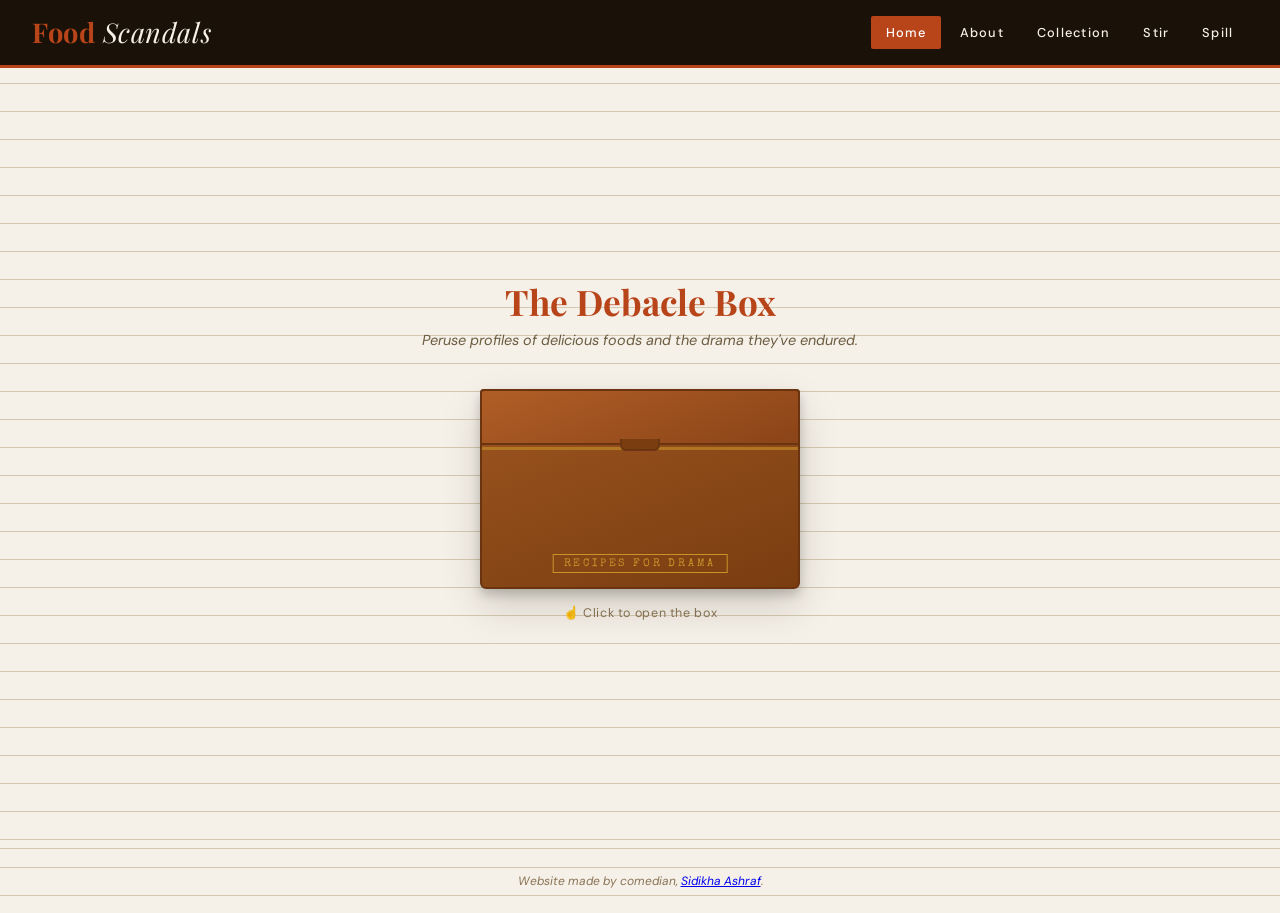
==== index.html @ 35751502 "first commit" ====
<!doctype html>
<html>
	<head>
		<meta charset="utf-8">
		<meta name="viewport" content="width=device-width, initial-scale=1.0">
		<title>Food Scandals</title>
		<!--<link rel="stylesheet" href="css/simple.css"> -->
		<link rel="preconnect" href="https://fonts.googleapis.com">
  		<link rel="preconnect" href="https://fonts.gstatic.com" crossorigin>
  		<link href="https://fonts.googleapis.com/css2?family=Playfair+Display:ital,wght@0,700;1,400&family=DM+Sans:wght@400;500&family=Special+Elite&display=swap" rel="stylesheet">
  		<link rel="stylesheet" href="simple.css">
	</head>

	<body>
		<!--Header-->
		<header>
			<!--need nav menu here-->
			<h1><span>Food</span> Scandals</h1>
			<nav>
				<a href="index.html" aria-current="page">Home</a>
				<a href="about.html">About</a>
                <a href="collection.html">Collection</a>
                <a href="stir.html">Stir</a>
				<a href="spill.html">Spill</a>
			</nav>
		</header>
		
		<main>
			<div class="home-intro">
				<h2>The Debacle Box</h2>
				<p> Peruse profiles of delicious foods and the drama they've endured. </p>
			</div>
			<!---RECIPE BOX DIV-->
			<div
				class="box-scene"
				id="boxScene"
				role="button"
				tabindex="0"
				aria-label="Open the debacle box"
				title="Click to open"
				onclick="toggleBox()"
				onkeydown="if(event.key==='Enter'||event.key===' ')toggleBox"
			>
				<div class="recipe-box" id="recipeBox">
        			<div class="box-body">
         				<!-- <div class="box-tabs">
            				<div class="box-tab">A–E</div>
            				<div class="box-tab">F–N</div>
            				<div class="box-tab">O–Z</div>
         				 </div> -->
        			</div>
        			<div class="box-lid"></div>
				</div>
      		</div>
    		<p class="box-hint" id="boxHint">☝ Click to open the box</p>

            <!--CARD TRAY (shown after box opens)-->
    		<div class="card-tray-wrapper" id="cardTray">
     			<p class="tray-label">16 foods · alphabetical order · click a card to read</p>

      			<div class="card-tray" id="trayScroll" role="list">
        		<!-- Cards injected by JS -->
      			</div>

     			<div class="tray-nav" aria-label="Scroll cards">
       				<button class="tray-arrow" onclick="scrollTray(-1)" aria-label="Scroll left">←</button>
        			<button class="tray-arrow" onclick="scrollTray(1)"  aria-label="Scroll right">→</button>
      			</div>
    		</div> 

            <!-- ─── EXPANDED CARD OVERLAY ─── -->
 			<div class="card-overlay" id="cardOverlay" role="dialog" aria-modal="true" aria-labelledby="expandedTitle">
   				<div class="card-expanded" id="cardExpanded">
      				<div class="expanded-header">
        				<span class="expanded-label">Food Scandals · Debacle File</span>
        				<button class="close-btn" onclick="closeCard()" aria-label="Close card">✕</button>
      					</div>
      					<div class="expanded-body" id="expandedBody">
        		<!--filled by JS -->
       					</div>
    				</div>  
  				</div>
			</main>

		<!-- ─── FOOTER ─── -->
		<footer>
			<p>Website made by comedian, <a href="about.html">Sidikha Ashraf</a>.</p>
		</footer>

<!--interactivity through Javascript-->
<script>
//starting with data for food cards
	const foods = [
        {name: "Apple",
        category: ["Culture"],
        desc: "The original food scandal in abrahamic faiths is that time someone ate an apple.",
        scandals: [
          {
            linkText: "Someone ate an apple and therefore we are all aware of the human capability to sin.",
            linkUrl: "https://en.wikipedia.org/wiki/Adam_and_Eve"
          },]},
        {name: "Banana",
        category: ["Colonialism, Imperialism, Capitalism, Empire"],
        desc: "x",
        scandals: [
          {
            linkText: "x.",
            linkUrl: "example.com"
          },]},
        {name: "Basmati Rice",
        category: ["Lawsuit", "Regional Debates"],
        desc: "Was New York Cheesecake invented in Florida? A cast of characters debate in court.",
        scandals: [
          {
            linkText: "Enjoy this hilarious, lengthy lawsuit over cheesecake.",
            linkUrl: "https://www.nytimes.com/2006/05/09/nyregion/09juniors.html?_r=1&pagewanted=1&n=Top/Reference/Times%20Topics/Subjects/C/Cheesecake?ref=cheesecake"
          },]},
        {name: "Cheesecake",
        category: ["Lawsuit", "Regional Debates"],
        desc: "Was New York Cheesecake invented in Florida? A cast of characters debate in court.",
        scandals: [
          {
            linkText: "Enjoy this hilarious, lengthy lawsuit over cheesecake.",
            linkUrl: "https://www.nytimes.com/2006/05/09/nyregion/09juniors.html?_r=1&pagewanted=1&n=Top/Reference/Times%20Topics/Subjects/C/Cheesecake?ref=cheesecake"
          },]},
        {name: "Chowder",
	  	category: "Pop Culture",
		desc: "Titanic Levels of Indigestion",
		scandals: [
          {
            linkText: "Somebody spiked the chowder on the titanic set with pcp.",
            linkUrl: "https://www.theguardian.com/lifeandstyle/2024/apr/16/the-titanic-drug-poisoning-is-one-of-the-greatest-mysteries-in-film-history-about-to-be-solved"
          },	
		]},
	    {name: "Congee",
	  	category: "Lawsuit, Regional Debates, White Nonsense",
		desc: "x",
		scandals: [
          {
            linkText: "Some White lady claimed she modernized congee for the western pallate.",
            linkUrl: "https://www.nbcnews.com/news/asian-america/white-woman-making-improved-congee-apologizes-continues-sales-n1274718"
          },	
		]},
        {name: "Cookie",
	  	category: "Children's books",
		desc: "Someone gave this mouse a cookie and, simply, chaos ensued. Who fed that mouse? I'd like to speak with them.",
		scandals: [
          {
            linkText: "wiki about the book where the mouse eats a cookie.",
            linkUrl: "https://en.wikipedia.org/wiki/If_You_Give_a_Mouse_a_Cookie"
          },	
		]},
        {name: "Curry leaves",
	  	category: "Colonialism, Imperialism, Capitalism, Empire",
		desc: "x.",
		scandals: [
          {
            linkText: "Scholarly research paper that includes info on the racialization of curry leaves.",
            linkUrl: "https://escholarship.org/uc/item/7hr5p0fj"
          },	
		]},
        {name: "Milk",
	  	category: "Spills; Children's Books",
		desc: "x.",
		scandals: [
          {
            linkText: "Don't cry over spilled milk they say, which makes me wonder how many kids actually cry about spilled milk in a year? That would be a data visualization only I asked for and will never get.",
            linkUrl: "https://en.wikipedia.org/wiki/It_Looked_Like_Spilt_Milk"
          },	
		]},
        {name: "Milkshake",
	  	category: "Pop Culture",
		desc: "Apparently this girl's milkshake brings all the boys to the yard and they're saying her milkshake is better than yours. Also, unrelated, remember when that Shake Shack manager sued cops who claimed he tainted a milkshake?",
		scandals: [
          {
            linkText: "Did you hear about this girl's milkshakes?",
            linkUrl: "https://youtu.be/pGL2rytTraA?si=IuaoA7XlwFd0CGP6"
          },
          {
            linkText: "Shake Shack manager sues cops over milkshake accusations.",
            linkUrl: "https://www.grubstreet.com/2021/06/shake-shack-manager-sues-cops-over-tainted-milkshake-claims.html"
          },	
		]},
        {name: "Mollasses",
	  	category: "Spills",
		desc: "A lot of people died because of this Massachusetts flood. RIP.",
		scandals: [
          {
            linkText: "Boston takes the tragedy of the Mollases flood seriously, as they should.",
            linkUrl: "https://en.wikipedia.org/wiki/Great_Molasses_Flood"
          },	
		]},
        {name: "Mustard Oil",
	  	category: "Colonialism, Imperialism, Capitalism, Empire",
		desc: "x.",
		scandals: [
          {
            linkText: "Scholarly article that includes info on the racialization of mustard oil.",
            linkUrl: "https://escholarship.org/uc/item/7hr5p0fj"
          },	
		]},
        {name: "Pizza",
	  	category: "Pop Culture",
		desc: "Remember when Youtuber Shane Dawson released a docuvideo on Chuck E. Cheese. I do because I watched it as a teenager. I thought it would be funny but it wasn't so I'm not gonna link it, but for those of you who don't know, there was once upon a time, suspicion around the uneven slices of pizza at Chuck E. Cheese.",
		scandals: [
          {
            linkText: "Theories around Chuck E Cheese's suspiciously uneven mismatched slices",
            linkUrl: "https://www.reddit.com/r/conspiracytheories/comments/apo5rg/the_chuck_e_cheese_conspiracy/"
          },	
		]},
        {name: "Salsa",
	  	category: "Lawsuit",
		desc: "Relax. Your tongue isn't actually burning.",
		scandals: [
          {
            linkText: "IBS is not a crime,, yet this white guy tried to sue Los Tacos No 1 for not putting a spicy warning.",
            linkUrl: "https://www.theguardian.com/us-news/2026/mar/16/judge-dismisses-lawsuit-new-york-taqueria-sauce"
          },	
		]},
        {name: "Subway Sandwich",
	  	category: "Lawsuit",
		desc: "x.",
		scandals: [
          {
            linkText: "x.",
            linkUrl: "https://www.theguardian.com/us-news/2026/mar/16/judge-dismisses-lawsuit-new-york-taqueria-sauce"
          },	
		]},
        {name: "Subway Tuna",
	  	category: "Lawsuit",
		desc: "x.",
		scandals: [
          {
            linkText: "x.",
            linkUrl: "https://www.nbcnews.com/news/us-news/lawsuit-claims-subway-s-tuna-sandwiches-contain-no-tuna-n1256181"
          },	
		]},
        {name: "Tomatoes",
	  	category: "Spills",
		desc: "Saucy highway alert.",
		scandals: [
          {
            linkText: "Not a murder scene, just a highway full of crushed tomatos that fell out of a truck.",
            linkUrl: "https://www.nytimes.com/2022/08/29/us/tomato-truck-crash-california.html"
          },	
		]},
        {name: "Tumeric",
	  	category: "Colonialism, Imperialism, Capitalism, Empire",
		desc: "Kansas researchers try to patent tumeric. Not so fast. Hold that colonizer energy.",
		scandals: [
          {
            linkText: "Scholarly article that mentions the time a bunch of researchers in Kansas tried to patent tumeric, like as if a culture hadn't been using that for thousands of years already.",
            linkUrl: "https://escholarship.org/uc/item/7hr5p0fj"
          },	
		]},
]
//
    // ── RENDER CARDS ──────────────────────────────────────
    const tray = document.getElementById('trayScroll');

    foods.forEach((food, i) => {
      const card = document.createElement('div');
      card.className = 'index-card';
      card.setAttribute('role', 'listitem');
      card.setAttribute('tabindex', '0');
      card.setAttribute('aria-label', `${food.name} — click to read`);
      card.innerHTML = `
        <div class="card-header">Food Scandals &nbsp;·&nbsp; Card ${String(i+1).padStart(2,'0')}</div>
        <div class="card-title">${food.name}</div>
        <div class="card-subtitle">${food.category}</div>
        <div class="card-tap-hint">tap to read ↗</div>
      `;
      card.addEventListener('click', () => openCard(i));
      card.addEventListener('keydown', e => { if(e.key==='Enter'||e.key===' ') openCard(i); });
      tray.appendChild(card);
    });

    // ── BOX TOGGLE ────────────────────────────────────────
    function toggleBox() {
      const scene = document.getElementById('boxScene');
      const trayWrapper = document.getElementById('cardTray');
      const isOpen = scene.classList.toggle('open');
      trayWrapper.classList.toggle('visible', isOpen);
      scene.setAttribute('aria-label', isOpen ? 'Close the recipe box' : 'Open the recipe box');
      document.getElementById('boxHint').textContent = isOpen ? '☝ Click to close the box' : '☝ Click to open the box';
    }

    // ── TRAY ARROWS ───────────────────────────────────────
    function scrollTray(dir) {
      const t = document.getElementById('trayScroll');
      t.scrollBy({ left: dir * 290, behavior: 'smooth' });
    }

    // ── OPEN / CLOSE CARD ─────────────────────────────────
    function openCard(i) {
      const food = foods[i];
      const body = document.getElementById('expandedBody');

      const scandalsHtml = food.scandals.map(s => `
        <div class="scandal-item">
          <p>${s.text}</p>
          <a href="${s.linkUrl}" target="_blank" rel="noopener noreferrer">${s.linkText}</a>
        </div>
      `).join('');

      body.innerHTML = `
        <div class="expanded-title" id="expandedTitle">${food.name}</div>
        <p class="expanded-desc">${food.desc}</p>
        <div class="expanded-scandals-label">☞ The Debacles</div>
        ${scandalsHtml}
      `;

      const overlay = document.getElementById('cardOverlay');
      overlay.classList.add('active');
      overlay.querySelector('.close-btn').focus();
    }

    function closeCard() {
      document.getElementById('cardOverlay').classList.remove('active');
    }

    // Close overlay on backdrop click
    document.getElementById('cardOverlay').addEventListener('click', function(e) {
      if (e.target === this) closeCard();
    });

    // Close on Escape
    document.addEventListener('keydown', e => {
      if (e.key === 'Escape') closeCard();
    });
	</script>
</body>
</html>
---- simple.css ----
/* ─── TOKENS ─────────────────────────────────────────── */
:root {
  --cream:   #f5f0e8;
  --paper:   #faf7f2;
  --card:    #fffef9;
  --ink:     #1a1208;
  --rust:    #b8441a;
  --gold:    #c9932a;
  --sage:    #5a7a5c;
  --line:    #d4c9b0;
  --shadow:  rgba(26,18,8,0.15);
  --box-w:   320px;
  --box-h:   200px;
  /*320px x 200px is the total width and height of the recipe box*/
  --card-w:  260px;
  --card-h:  160px;
/*260px x 160 px is the width and height of each index card, remember to call this variable in the about profile index card as well/
/*making the box and card widths and heights variables will help for responsiveness*/
/*global variables vs page specific variables, cud use sep css files but need import line in the top*/
}

/* ─── RESET / BASE ───────────────────────────────────── */
*, *::before, *::after { box-sizing: border-box; margin: 0; padding: 0; } /*this is the universal reset so you can decide your own spacing*/

body {
  font-family: 'DM Sans', sans-serif; /*DM sans becomes default font, and sans-serif as the fallback font*/
  background: var(--cream);
  color: var(--ink); /*text will be in this black ink over that cream background*/
  min-height: 100vh;/*ensures the page will take up 100% of the user's viewport/screen height + main body background looks like lined paper from a cream colored legal pad. background-image up next gives that subtle lined-paper look*/
  background-image:
    repeating-linear-gradient(
      transparent,
      transparent 27px, /*transparent->transparent is the band or space between the two lines*/
      var(--line) 27px,
      var(--line) 28px /*now a light 1px line is drawn every 27 pixels*/
    );
}

/* ─── HEADER / NAV ───────────────────────────────────── */
header {
  background: var(--ink);
  padding: 0 2rem;
  display: flex;
  align-items: center;
  justify-content: space-between;
  gap: 1rem;
  position: sticky;
  top: 0;
  z-index: 100;
  border-bottom: 3px solid var(--rust);
}

header h1 {
  font-family: 'Playfair Display', serif;
  font-style: italic;
  font-weight: 400;
  font-size: clamp(1.2rem, 3vw, 1.7rem);
  color: var(--cream);
  letter-spacing: 0.02em;
  padding: 0.9rem 0;
  white-space: nowrap; /*so food scandals title is always one line*/
}

header h1 span {
  color: var(--rust);
  font-style: normal;
  font-weight: 700; /*header h1 refers only to the header title "Food Scandals"*/
}

nav {
  display: flex;
  gap: 0.25rem; /*this nav part is a flex box with style rules applying only to the menu (home, about, spill)*/
}

nav a {
  font-family: 'DM Sans', sans-serif;
  font-size: 0.8rem;
  font-weight: 500;
  /*text-transform: uppercase; decided to take this out because i read that all caps for aesthetics isn't helpful for screenreader users*/
  letter-spacing: 0.1em;
  color: var(--cream);
  text-decoration: none;
  padding: 0.5rem 0.9rem;
  border-radius: 2px;
  transition: background 0.2s, color 0.2s;
}

    /*HOVER ON MENU TAB COLOR CHANGE*/
nav a:hover, nav a[aria-current="page"] {
  background: var(--rust);
  color: #fff;
  /*so when you hover on a menu option it gets highlighted in rusty leather color, while font still white*/
}

/* ─── MAIN ───────────────────────────────────────────── */
main { /*this is where everything between the header and footer goes*/
  display: flex;
  flex-direction: column;
  align-items: center;
  justify-content: center;
  min-height: calc(100vh - 120px);
  padding: 3rem 1rem 4rem; 
}
/*.home-intro is just for the title and subtitle on the home page*/
.home-intro {
  text-align: center;
  margin-bottom: 2.5rem;
}

.home-intro h2 {
  font-family: 'Playfair Display', serif;
  font-size: clamp(1.4rem, 4vw, 2.2rem);
  color: var(--rust);
  margin-bottom: 0.4rem;
}

.home-intro p {
  font-size: 0.9rem;
  color: #6b5c40;
  font-style: italic;
}

/* ─── RECIPE BOX ─────────────────────────────────────── */ /*i did use Claude to help me with box sizing*/
.box-scene {
  perspective: 900px;
  cursor: pointer;
  width: var(--box-w);
  position: relative;
}
/* .box is my class referring to the recipe box*/

.box-scene:focus { outline: 3px solid var(--gold); outline-offset: 6px; }

/* CLICK TO OPEN THE BOX */
.box-hint {
  text-align: center;
  margin-top: 1rem;
  font-size: 0.78rem;
  color: #8a7355;
  letter-spacing: 0.05em;
  transition: opacity 0.3s;
}

/*rule for when box opens, "click to open the box" goes away*/
.box-scene.open + .box-hint { opacity: 0; pointer-events: none; }

/* the 3-D box */
.recipe-box {
  width: var(--box-w);
  height: var(--box-h);
  position: relative;
  transform-style: preserve-3d;
  transition: transform 0.55s cubic-bezier(.4,0,.2,1);
}

/* lid + body faces */
.box-body, .box-lid, .box-front, .box-left, .box-right {
  position: absolute;
  background: #8b4a1a;
  border: 2px solid #6b3410;
}

/* bottom/base */
.box-body {
  width: var(--box-w);
  height: var(--box-h);
  top: 0; left: 0;
  background: linear-gradient(160deg, #9c5520 0%, #7a3d10 100%); /*gradient coloring to box lightbrown up top to darker brown to give it 3d look like light is hitting the top*/
  border-radius: 4px 4px 6px 6px; /*to round the corners of the box, bottom corners heavier rounding for added weight to the box*/
  box-shadow: 0 18px 40px var(--shadow), 0 6px 12px rgba(0,0,0,.2);
}

/* decorative label on front face */
.box-body::after {
  content: "RECIPES FOR DRAMA";
  position: absolute;
  bottom: 14px;
  left: 50%;
  transform: translateX(-50%);
  font-family: 'Special Elite', cursive;
  font-size: 0.7rem;
  letter-spacing: 0.25em;
  color: var(--gold);
  border: 1px solid var(--gold);
  padding: 3px 10px;
  white-space: nowrap;
}

/* lid */
.box-lid {
  width: var(--box-w);
  height: 56px;
  top: 0; left: 0;
  background: linear-gradient(160deg, #b05e26 0%, #8b4418 100%);
  border-radius: 4px 4px 0 0;
  transform-origin: top center;
  transform: rotateX(0deg);
  transition: transform 0.55s cubic-bezier(.4,0,.2,1);
  z-index: 2;
}

/* finger pull on lid */
.box-lid::after {
  content: "";
  position: absolute;
  bottom: -8px;
  left: 50%;
  transform: translateX(-50%);
  width: 40px;
  height: 12px;
  background: #7a3d10;
  border-radius: 0 0 6px 6px;
  border: 2px solid #6b3410;
  border-top: none;
}

/* open state: lid swings back */
.box-scene.open .box-lid {
  transform: rotateX(-130deg);
}

/* decorative stripe on box body */
.box-body::before {
  content: "";
  position: absolute;
  top: 56px;
  left: 0; right: 0;
  height: 3px;
  background: var(--gold);
  opacity: 0.6;
}

/* tab dividers visible inside open box */
/* .box-tabs {
  position: absolute;
  top: 56px;
  left: 16px;
  right: 16px;
  display: flex;
  gap: 6px;
  opacity: 0;
  transition: opacity 0.3s 0.3s;
  pointer-events: none;
}  */
/*maybe give the tabs diff colors in next iteration*/

/* .box-scene.open .box-tabs {
  opacity: 1;
}

.box-tab {
  flex: 1;
  height: 24px;
  background: var(--card);
  border: 1px solid var(--line);
  border-bottom: none;
  border-radius: 3px 3px 0 0;
  font-family: 'Special Elite', cursive;
  font-size: 0.55rem;
  color: var(--rust);
  display: flex;
  align-items: center;
  justify-content: center;
  letter-spacing: 0.08em;
} */ 

/* ─── CARD TRAY ──────────────────────────────────────── */
.card-tray-wrapper {
  margin-top: 0.35rem;
  max-width: 900px;
  width: 100%;
  display: none;
  flex-direction: column;
  align-items: center;
  animation: trayIn 0.4s ease both;
}

@keyframes trayIn {
  from { opacity: 0; transform: translateY(20px); }
  to   { opacity: 1; transform: translateY(0); }
}

.card-tray-wrapper.visible { display: flex; }

.tray-label {
  font-family: 'Special Elite', cursive;
  font-size: 0.75rem;
  letter-spacing: 0.2em;
  color: #8a7355;
  text-transform: uppercase;
  margin-bottom: 1rem;
}

.card-tray {
  display: flex;
  gap: 14px;
  overflow-x: auto;
  padding: 1rem 1.5rem 1.5rem;
  scroll-snap-type: x mandatory;
  -webkit-overflow-scrolling: touch;
  scrollbar-color: var(--rust) var(--line);
  scrollbar-width: thin;
  width: 100%;
  max-width: 860px;
  background: rgba(255,255,255,0.4);
  border: 1px solid var(--line);
  border-radius: 6px;
  box-shadow: inset 0 2px 8px var(--shadow);
  position: relative;
}

.card-tray::-webkit-scrollbar { height: 6px; }
.card-tray::-webkit-scrollbar-track { background: var(--line); border-radius: 3px; }
.card-tray::-webkit-scrollbar-thumb { background: var(--rust); border-radius: 3px; }

/* arrow nav */
.tray-nav {
  display: flex;
  gap: 0.5rem;
  margin-top: 0.75rem;
}

.tray-arrow {
  background: var(--ink);
  color: var(--cream);
  border: none;
  border-radius: 50%;
  width: 32px; height: 32px;
  font-size: 1rem;
  cursor: pointer;
  display: flex; align-items: center; justify-content: center;
  transition: background 0.2s;
}

.tray-arrow:hover { background: var(--rust); }

/* ─── INDEX CARDS ────────────────────────────────────── */
.index-card {
  flex: 0 0 var(--card-w);
  height: var(--card-h);
  background: var(--card);
  border: 1px solid var(--line);
  border-radius: 3px;
  scroll-snap-align: start;
  cursor: pointer;
  position: relative;
  transition: transform 0.2s, box-shadow 0.2s;
  box-shadow: 2px 3px 8px var(--shadow);
  display: flex;
  flex-direction: column;
  padding: 0;
  overflow: hidden;
}

.index-card:hover {
  transform: translateY(-4px) rotate(-0.5deg);
  box-shadow: 4px 8px 18px var(--shadow);
}

/* ruled lines on card */
.index-card::before {
  content: "";
  position: absolute;
  inset: 0;
  background-image: repeating-linear-gradient(
    transparent, transparent 19px, #e8e0d0 19px, #e8e0d0 20px
  );
  pointer-events: none;
}

/* red margin line */
.index-card::after {
  content: "";
  position: absolute;
  top: 0; bottom: 0;
  left: 36px;
  width: 1px;
  background: #e08080;
  opacity: 0.5;
  pointer-events: none;
}

.card-header {
  background: var(--rust);
  color: #fff;
  font-family: 'Special Elite', cursive;
  font-size: 0.62rem;
  letter-spacing: 0.18em;
  padding: 4px 10px;
  text-transform: uppercase;
  position: relative;
  z-index: 1;
}

.card-title {
  font-family: 'Playfair Display', serif;
  font-size: 1.1rem;
  font-weight: 700;
  color: var(--ink);
  padding: 10px 14px 4px 44px;
  position: relative;
  z-index: 1;
  line-height: 1.2;
}

.card-subtitle {
  font-size: 0.68rem;
  color: #7a6a50;
  padding: 0 14px 0 44px;
  position: relative;
  z-index: 1;
  font-style: italic;
}

.card-tap-hint {
  position: absolute;
  bottom: 8px;
  right: 10px;
  font-size: 0.6rem;
  color: #aaa;
  font-style: italic;
  z-index: 1;
}

/* ─── EXPANDED CARD (MODAL) ──────────────────────────── */
.card-overlay {
  position: fixed;
  inset: 0;
  background: rgba(26,18,8,0.6);
  z-index: 200;
  display: none;
  align-items: center;
  justify-content: center;
  padding: 1rem;
  backdrop-filter: blur(2px);
}

.card-overlay.active {
  display: flex;
  animation: overlayIn 0.25s ease both;
}

@keyframes overlayIn {
  from { opacity: 0; }
  to   { opacity: 1; }
}

.card-expanded {
  background: var(--card);
  border: 1px solid var(--line);
  border-radius: 4px;
  max-width: 560px;
  width: 100%;
  max-height: 85vh;
  overflow-y: auto;
  position: relative;
  box-shadow: 0 24px 60px rgba(0,0,0,0.35);
  animation: cardPop 0.3s cubic-bezier(.34,1.56,.64,1) both;
  /* lined paper */
  background-image:
    repeating-linear-gradient(
      transparent, transparent 27px, #e8e0d0 27px, #e8e0d0 28px
    );
}

@keyframes cardPop {
  from { opacity: 0; transform: scale(0.85) translateY(20px); }
  to   { opacity: 1; transform: scale(1) translateY(0); }
}

/* red margin line in expanded */
.card-expanded::before {
  content: "";
  position: absolute;
  top: 0; bottom: 0;
  left: 56px;
  width: 1px;
  background: #e08080;
  opacity: 0.4;
  pointer-events: none;
}

.expanded-header {
  background: var(--rust);
  color: #fff;
  display: flex;
  align-items: center;
  justify-content: space-between;
  padding: 10px 14px 10px 20px;
  position: sticky;
  top: 0;
  z-index: 5;
}

.expanded-label {
  font-family: 'Special Elite', cursive;
  font-size: 0.65rem;
  letter-spacing: 0.2em;
  text-transform: uppercase;
  opacity: 0.85;
}

.close-btn {
  background: none;
  border: 1px solid rgba(255,255,255,0.5);
  color: #fff;
  border-radius: 50%;
  width: 28px; height: 28px;
  font-size: 0.9rem;
  cursor: pointer;
  display: flex; align-items: center; justify-content: center;
  transition: background 0.2s;
  line-height: 1;
}

.close-btn:hover { background: rgba(255,255,255,0.2); }

.expanded-body {
  padding: 1.2rem 1.4rem 1.6rem 4.2rem;
}

.expanded-title {
  font-family: 'Playfair Display', serif;
  font-size: 1.6rem;
  font-weight: 700;
  color: var(--ink);
  margin-bottom: 0.2rem;
  line-height: 1.2;
}

.expanded-desc {
  font-size: 0.85rem;
  color: #5a4a30;
  font-style: italic;
  margin-bottom: 1.2rem;
  padding-bottom: 0.8rem;
  border-bottom: 1px dashed var(--line);
}

.expanded-scandals-label {
  font-family: 'Special Elite', cursive;
  font-size: 0.7rem;
  letter-spacing: 0.15em;
  color: var(--rust);
  text-transform: uppercase;
  margin-bottom: 0.7rem;
}

.scandal-item {
  margin-bottom: 0.9rem;
  padding-bottom: 0.9rem;
  border-bottom: 1px solid var(--line);
}

.scandal-item:last-child {
  border-bottom: none;
  margin-bottom: 0;
}

.scandal-item p {
  font-size: 0.82rem;
  line-height: 1.55;
  color: var(--ink);
  margin-bottom: 0.3rem;
}

.scandal-item a {
  font-size: 0.75rem;
  color: var(--rust);
  text-decoration: none;
  display: inline-flex;
  align-items: center;
  gap: 4px;
  font-weight: 500;
}

.scandal-item a::before {
  content: "↗";
  font-size: 0.7rem;
}

.scandal-item a:hover { text-decoration: underline; }
/*carry this styling to the card on the about page and on the spill page for consistency*/

/* ─── FOOTER ─────────────────────────────────────────── */
footer {
  text-align: center;
  padding: 1.5rem;
  font-size: 0.75rem;
  color: #8a7355;
  font-style: italic;
  border-top: 1px solid var(--line);
}

/* ─── RESPONSIVE ─────────────────────────────────────── */
@media (max-width: 600px) {
  :root {
    --box-w: 260px;
    --box-h: 170px;
    --card-w: 220px;
    --card-h: 148px;
  }

  header {
    flex-direction: column;
    align-items: flex-start;
    padding: 0.6rem 1rem;
    gap: 0.4rem; /*reminder this is applicable to just the food scandals part of the header not the menu*/
  }

  nav { flex-wrap: wrap; } /*reminder this is for your menu*/

  .expanded-body { padding: 1rem 1rem 1.4rem 1.2rem; }
  .card-expanded::before { display: none; }
}
/* ─── ABOUT PAGE ─────────────────────────────────────── */
.about-intro {
	text-align: center;
	margin-bottom: 2.5rem;}

.about-intro h2 {
  	font-family: 'Playfair Display', serif;
  	font-size: clamp(1.4rem, 4vw, 2.2rem);
  	color: var(--rust);
  	margin-bottom: 0.4rem;}

.about-intro p {
  	font-size: 0.9rem;
  	color: #6b5c40;
  	font-style: italic;}

/* shared card style for both the project and bio cards */
.about-card {
  	background: var(--card);
  	border: 1px solid var(--line);
  	border-radius: 4px;
  	max-width: 580px;
  	width: 100%;
    padding: 2rem 2.2rem 2.4rem;
  	box-shadow: 4px 6px 20px var(--shadow);
  	position: relative;
  	margin-bottom: 2.5rem;
  	/* lined paper background */
  	background-image:
  	repeating-linear-gradient(
  	transparent,
  	transparent 27px,
  	#e8e0d0 27px,
  	#e8e0d0 28px
  	);}

  	/* red margin line */
.about-card::before {
	content: "";
	position: absolute;
	top: 0; bottom: 0;
	left: 52px;
	width: 1px;
	background: #e08080;
	opacity: 0.4;
	pointer-events: none;}

.about-card-header {
  	background: var(--rust);
  	color: #fff;
  	font-family: 'Special Elite', cursive;
  	font-size: 0.65rem;
  	letter-spacing: 0.2em;
  	text-transform: uppercase;
  	padding: 8px 14px;
  	margin: -2rem -2.2rem 1.6rem;
  	border-radius: 3px 3px 0 0;}

.about-card h2 {
  	font-family: 'Playfair Display', serif;
  	font-size: clamp(1.3rem, 3vw, 1.8rem);
  	font-weight: 700;
  	color: var(--ink);
  	margin-bottom: 1rem;
  	padding-left: 2.8rem;
  	position: relative;
  	z-index: 1;}

.about-card p {
  	font-family: 'DM Sans', sans-serif;
  	font-size: 0.85rem;
  	line-height: 1.75;
  	color: var(--ink);
  	margin-bottom: 1rem;
  	padding-left: 2.8rem;
  	position: relative;
  	z-index: 1;}

.about-card p:last-child {
  	margin-bottom: 0;}

.about-card a {
  	color: var(--rust);
  	text-decoration: none;
  	font-weight: 500;}

.about-card a:hover {
  	text-decoration: underline;}

/* ─── STIR PAGE ───────────────────────────────────────── */
.stir-intro {
    text-align: center;
    margin-bottom: 2rem;}

.stir-intro h2 {
    font-family: 'Playfair Display', serif;
    font-size: clamp(1.4rem, 4vw, 2.2rem);
    color: var(--rust);
    margin-bottom: 0.4rem;}

.stir-intro p {
    font-size: 0.9rem;
    color: #6b5c40;
    font-style: italic;}

/* pot wrapper — clickable */
.pot-scene {
    cursor: pointer;
    display: flex;
    flex-direction: column;
    align-items: center;
    gap: 0;
    user-select: none;
    -webkit-tap-highlight-color: transparent;
    position: relative;}

.pot-scene:focus { outline: 3px solid var(--gold); outline-offset: 8px; border-radius: 4px; }

/* SVG pot */
#pot-svg {
    width: min(320px, 85vw);
    height: auto;
    overflow: visible;
    display: block;}

/* spoon rotation animation */
@keyframes stir {
    0%   { transform: rotate(0deg);   }
    30%  { transform: rotate(-90deg); }
    70%  { transform: rotate(90deg);  }
    100% { transform: rotate(0deg);   }}

@keyframes bubble {
    0%, 100% { r: 3; opacity: 0.6; cy: 148; }
    50%       { r: 5; opacity: 1;   cy: 138; }}

@keyframes bubble2 {
    0%, 100% { r: 2; opacity: 0.4; cy: 152; }
    50%       { r: 4; opacity: 0.9; cy: 140; }}

#spoon-group {
    transform-origin: 160px 150px;
    transition: transform 0.1s;}

#spoon-group.stirring {
    animation: stir 1.1s cubic-bezier(0.4, 0, 0.2, 1);}

.bubble1 { animation: bubble 1.2s ease-in-out infinite; }
.bubble2 { animation: bubble2 0.9s ease-in-out infinite 0.3s; }
.bubble3 { animation: bubble 1.5s ease-in-out infinite 0.6s; }

/* scandal card that pops up */
.scandal-popup {
    position: relative;
    max-width: 480px;
    width: 100%;
    margin-top: 2rem;
    background: var(--card);
    border: 1px solid var(--line);
    border-radius: 4px;
    box-shadow: 4px 8px 24px var(--shadow);
    overflow: hidden;
    opacity: 0;
    transform: translateY(16px) scale(0.97);
    transition: opacity 0.35s ease, transform 0.35s ease;
    pointer-events: none;
    /* lined paper */
    background-image: repeating-linear-gradient(
    transparent, transparent 27px, #e8e0d0 27px, #e8e0d0 28px);}

/* red margin line */
.scandal-popup::before {
    content: "";
    position: absolute;
    top: 0; bottom: 0;
    left: 52px;
    width: 1px;
    background: #e08080;
    opacity: 0.4;
    pointer-events: none;}

.scandal-popup.visible {
    opacity: 1;
    transform: translateY(0) scale(1);
    pointer-events: auto;}

.popup-header {
    background: var(--rust);
    color: #fff;
    font-family: 'Special Elite', cursive;
    font-size: 0.62rem;
    letter-spacing: 0.18em;
    padding: 6px 12px;
    text-transform: uppercase;
    position: relative;
    z-index: 1;}

.popup-food {
    font-family: 'Playfair Display', serif;
    font-size: 1.2rem;
    font-weight: 700;
    color: var(--ink);
    padding: 10px 14px 2px 62px;
    position: relative;
    z-index: 1;
    line-height: 1.2;}

.popup-text {
    font-family: 'DM Sans', sans-serif;
    font-size: 0.82rem;
    line-height: 1.6;
    color: var(--ink);
    padding: 6px 14px 4px 62px;
    position: relative;
    z-index: 1;}

.popup-link {
    display: inline-flex;
    align-items: center;
    gap: 4px;
    font-size: 0.75rem;
    color: var(--rust);
    text-decoration: none;
    font-weight: 500;
    padding: 6px 14px 14px 62px;
    position: relative;
    z-index: 1;}

    .popup-link::before { content: "↗"; font-size: 0.7rem; }
    .popup-link:hover { text-decoration: underline; }

.stir-hint {
    font-family: 'Special Elite', cursive;
    font-size: 0.72rem;
    letter-spacing: 0.12em;
    color: #8a7355;
    text-align: center;
    margin-top: 1rem;}

.stir-count {
    font-family: 'Special Elite', cursive;
    font-size: 0.65rem;
    letter-spacing: 0.1em;
    color: #a89070;
    text-align: center;
    margin-top: 0.3rem;}

/* ─── SPILL PAGE ─────────────────────────────────────── */
.spill-intro {
  text-align: center;
  margin-bottom: 2.5rem;
}

.spill-intro h2 {
  font-family: 'Playfair Display', serif;
  font-size: clamp(1.4rem, 4vw, 2.2rem);
  color: var(--rust);
  margin-bottom: 0.4rem;
}

.spill-intro p {
  font-size: 0.9rem;
  color: #6b5c40;
  font-style: italic;
}

.contact-card {
  background: var(--card);
  border: 1px solid var(--line);
  border-radius: 4px;
  max-width: 520px;
  width: 100%;
  padding: 2rem 2.2rem 2.4rem;
  box-shadow: 4px 6px 20px var(--shadow);
  position: relative;
  /* lined paper background */
  background-image:
    repeating-linear-gradient(
      transparent,
      transparent 27px,
      #e8e0d0 27px,
      #e8e0d0 28px
    );
}

/* red margin line */
.contact-card::before {
  content: "";
  position: absolute;
  top: 0; bottom: 0;
  left: 52px;
  width: 1px;
  background: #e08080;
  opacity: 0.4;
  pointer-events: none;
}

.contact-card-header {
  background: var(--rust);
  color: #fff;
  font-family: 'Special Elite', cursive;
  font-size: 0.65rem;
  letter-spacing: 0.2em;
  text-transform: uppercase;
  padding: 8px 14px;
  margin: -2rem -2.2rem 1.6rem;
  border-radius: 3px 3px 0 0;
}

.field {
  margin-bottom: 1.3rem;
  position: relative;
  z-index: 1;
}

.field label {
  display: block;
  font-family: 'Special Elite', cursive;
  font-size: 0.68rem;
  letter-spacing: 0.12em;
  text-transform: uppercase;
  color: var(--rust);
  margin-bottom: 0.4rem;
  padding-left: 2.8rem;
}

.field input,
.field select,
.field textarea {
  width: 100%;
  background: rgba(255,255,255,0.7);
  border: 1px solid var(--line);
  border-radius: 2px;
  padding: 0.5rem 0.7rem 0.5rem 2.8rem;
  font-family: 'DM Sans', sans-serif;
  font-size: 0.85rem;
  color: var(--ink);
  transition: border-color 0.2s, box-shadow 0.2s;
  outline: none;
}

.field textarea {
  resize: vertical;
  min-height: 110px;
  line-height: 1.6;
}

.field input:focus,
.field select:focus,
.field textarea:focus {
  border-color: var(--rust);
  box-shadow: 0 0 0 3px rgba(184,68,26,0.12);
}

.field input::placeholder,
.field textarea::placeholder {
  color: #b0a080;
  font-style: italic;
}

.submit-btn {
  display: block;
  width: 100%;
  background: var(--ink);
  color: var(--cream);
  border: none;
  border-radius: 2px;
  padding: 0.75rem 1rem;
  font-family: 'Special Elite', cursive;
  font-size: 0.8rem;
  letter-spacing: 0.2em;
  text-transform: uppercase;
  cursor: pointer;
  transition: background 0.2s;
  margin-top: 0.5rem;
  position: relative;
  z-index: 1;
}
.submit-btn:hover { background: var(--rust); }

.form-note {
  text-align: center;
  font-size: 0.72rem;
  color: #8a7355;
  font-style: italic;
  margin-top: 1rem;
  position: relative;
  z-index: 1;
}

/* success message */
.success-msg {
  display: none;
  text-align: center;
  padding: 1.5rem 1rem;
}

.success-msg.visible { display: block; }

.success-msg p:first-child {
  font-family: 'Playfair Display', serif;
  font-size: 1.3rem;
  color: var(--rust);
  margin-bottom: 0.5rem;
}

.success-msg p:last-child {
  font-size: 0.82rem;
  color: #6b5c40;
  font-style: italic;
}
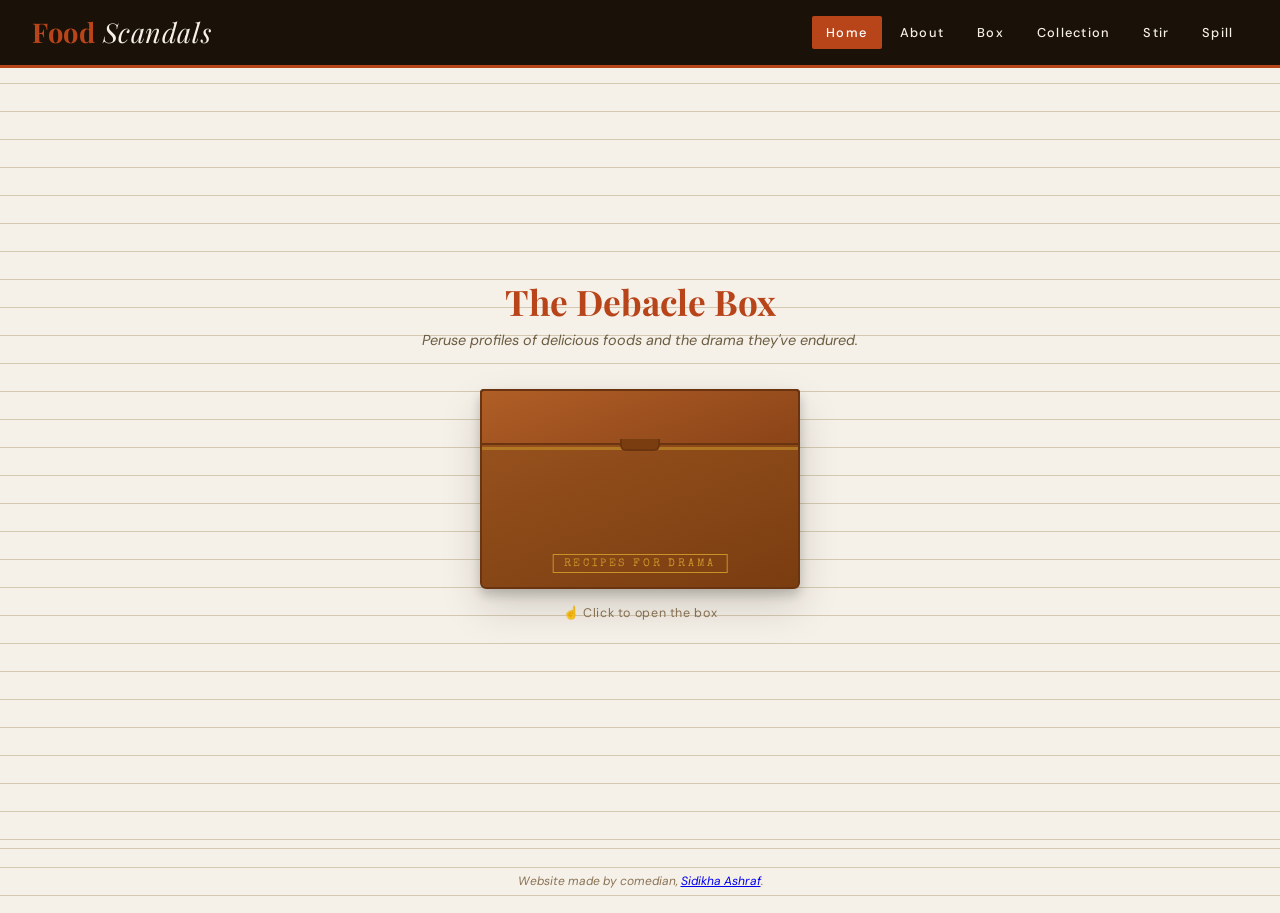
==== commit 51051e7d: "box.html" ====
--- a/index.html
+++ b/index.html
@@ -14,11 +14,11 @@
 	<body>
 		<!--Header-->
 		<header>
-			<!--need nav menu here-->
 			<h1><span>Food</span> Scandals</h1>
 			<nav>
 				<a href="index.html" aria-current="page">Home</a>
 				<a href="about.html">About</a>
+                <a href="box.html">Box</a>
                 <a href="collection.html">Collection</a>
                 <a href="stir.html">Stir</a>
 				<a href="spill.html">Spill</a>
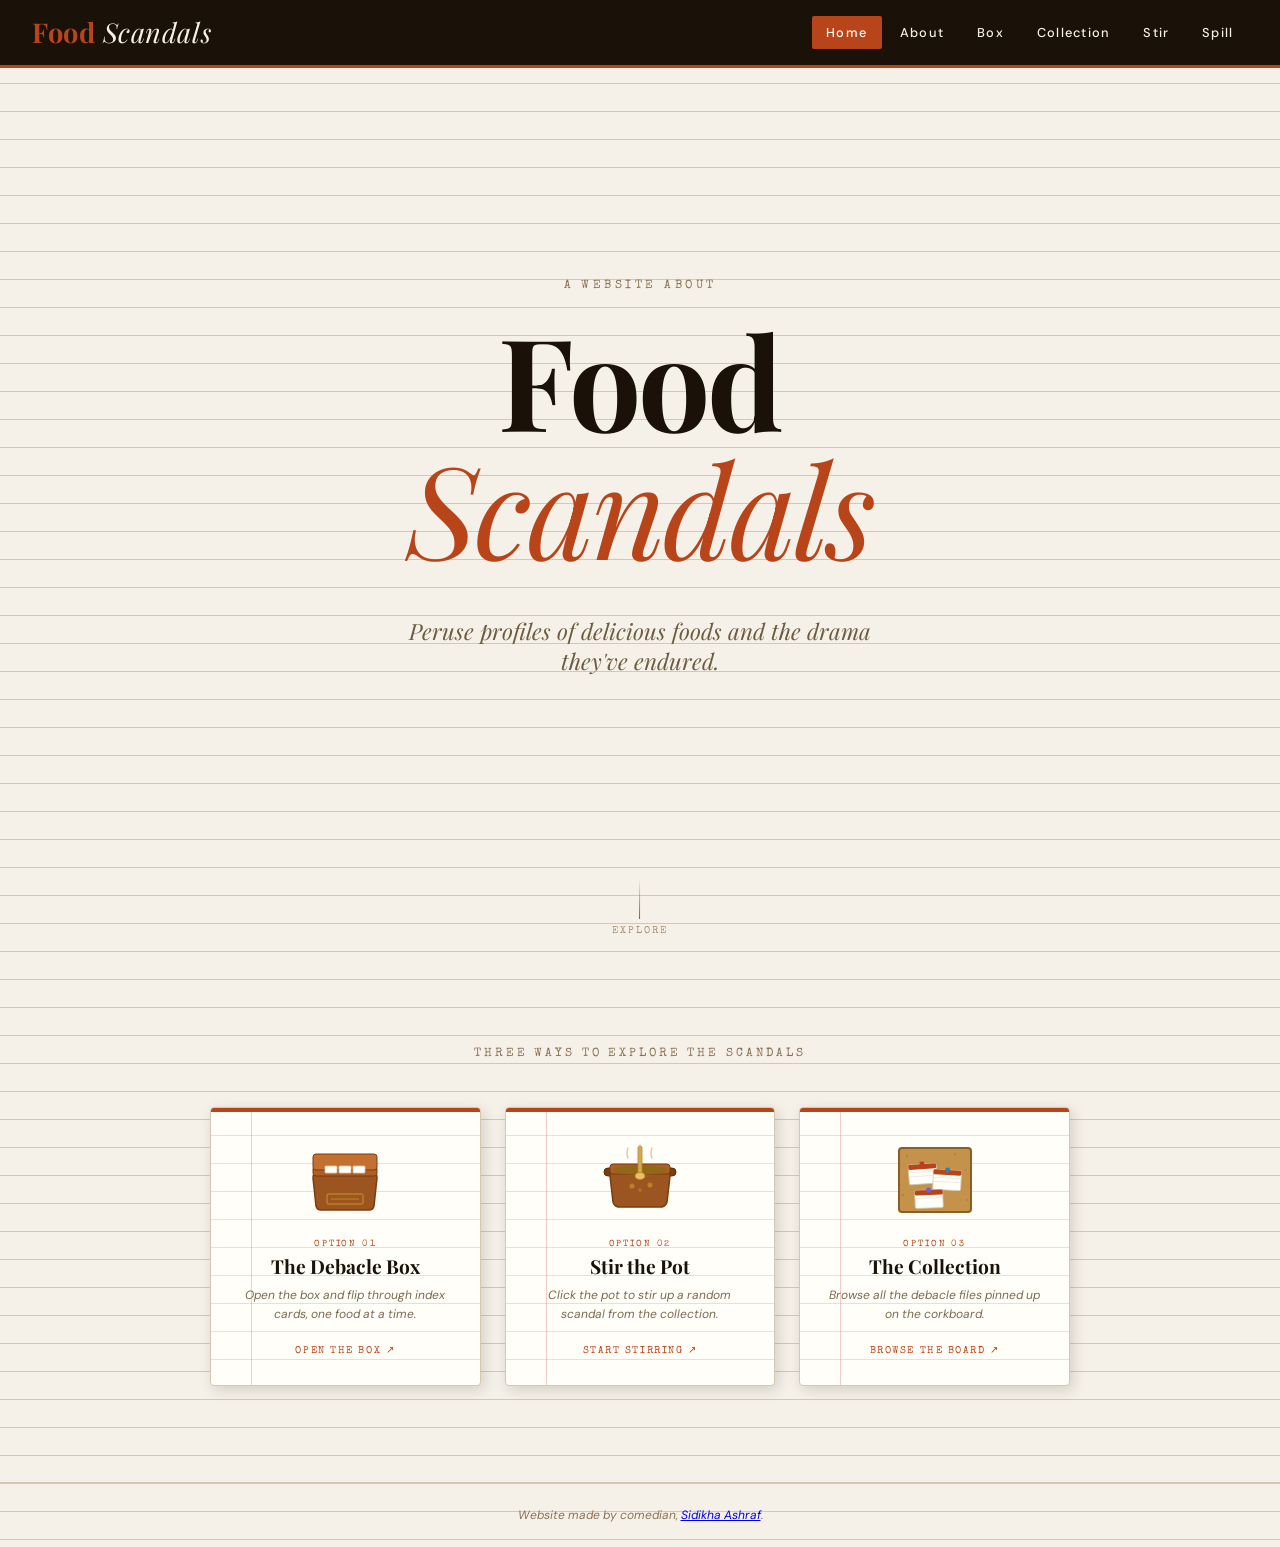
==== commit f140183d: "hero text and landing page" ====
--- a/index.html
+++ b/index.html
@@ -1,334 +1,367 @@
 <!doctype html>
-<html>
-	<head>
-		<meta charset="utf-8">
-		<meta name="viewport" content="width=device-width, initial-scale=1.0">
-		<title>Food Scandals</title>
-		<!--<link rel="stylesheet" href="css/simple.css"> -->
-		<link rel="preconnect" href="https://fonts.googleapis.com">
-  		<link rel="preconnect" href="https://fonts.gstatic.com" crossorigin>
-  		<link href="https://fonts.googleapis.com/css2?family=Playfair+Display:ital,wght@0,700;1,400&family=DM+Sans:wght@400;500&family=Special+Elite&display=swap" rel="stylesheet">
-  		<link rel="stylesheet" href="simple.css">
-	</head>
-
-	<body>
-		<!--Header-->
-		<header>
-			<h1><span>Food</span> Scandals</h1>
-			<nav>
-				<a href="index.html" aria-current="page">Home</a>
-				<a href="about.html">About</a>
-                <a href="box.html">Box</a>
-                <a href="collection.html">Collection</a>
-                <a href="stir.html">Stir</a>
-				<a href="spill.html">Spill</a>
-			</nav>
-		</header>
-		
-		<main>
-			<div class="home-intro">
-				<h2>The Debacle Box</h2>
-				<p> Peruse profiles of delicious foods and the drama they've endured. </p>
-			</div>
-			<!---RECIPE BOX DIV-->
-			<div
-				class="box-scene"
-				id="boxScene"
-				role="button"
-				tabindex="0"
-				aria-label="Open the debacle box"
-				title="Click to open"
-				onclick="toggleBox()"
-				onkeydown="if(event.key==='Enter'||event.key===' ')toggleBox"
-			>
-				<div class="recipe-box" id="recipeBox">
-        			<div class="box-body">
-         				<!-- <div class="box-tabs">
-            				<div class="box-tab">A–E</div>
-            				<div class="box-tab">F–N</div>
-            				<div class="box-tab">O–Z</div>
-         				 </div> -->
-        			</div>
-        			<div class="box-lid"></div>
-				</div>
-      		</div>
-    		<p class="box-hint" id="boxHint">☝ Click to open the box</p>
-
-            <!--CARD TRAY (shown after box opens)-->
-    		<div class="card-tray-wrapper" id="cardTray">
-     			<p class="tray-label">16 foods · alphabetical order · click a card to read</p>
-
-      			<div class="card-tray" id="trayScroll" role="list">
-        		<!-- Cards injected by JS -->
-      			</div>
-
-     			<div class="tray-nav" aria-label="Scroll cards">
-       				<button class="tray-arrow" onclick="scrollTray(-1)" aria-label="Scroll left">←</button>
-        			<button class="tray-arrow" onclick="scrollTray(1)"  aria-label="Scroll right">→</button>
-      			</div>
-    		</div> 
-
-            <!-- ─── EXPANDED CARD OVERLAY ─── -->
- 			<div class="card-overlay" id="cardOverlay" role="dialog" aria-modal="true" aria-labelledby="expandedTitle">
-   				<div class="card-expanded" id="cardExpanded">
-      				<div class="expanded-header">
-        				<span class="expanded-label">Food Scandals · Debacle File</span>
-        				<button class="close-btn" onclick="closeCard()" aria-label="Close card">✕</button>
-      					</div>
-      					<div class="expanded-body" id="expandedBody">
-        		<!--filled by JS -->
-       					</div>
-    				</div>  
-  				</div>
-			</main>
-
-		<!-- ─── FOOTER ─── -->
-		<footer>
-			<p>Website made by comedian, <a href="about.html">Sidikha Ashraf</a>.</p>
-		</footer>
-
-<!--interactivity through Javascript-->
-<script>
-//starting with data for food cards
-	const foods = [
-        {name: "Apple",
-        category: ["Culture"],
-        desc: "The original food scandal in abrahamic faiths is that time someone ate an apple.",
-        scandals: [
-          {
-            linkText: "Someone ate an apple and therefore we are all aware of the human capability to sin.",
-            linkUrl: "https://en.wikipedia.org/wiki/Adam_and_Eve"
-          },]},
-        {name: "Banana",
-        category: ["Colonialism, Imperialism, Capitalism, Empire"],
-        desc: "x",
-        scandals: [
-          {
-            linkText: "x.",
-            linkUrl: "example.com"
-          },]},
-        {name: "Basmati Rice",
-        category: ["Lawsuit", "Regional Debates"],
-        desc: "Was New York Cheesecake invented in Florida? A cast of characters debate in court.",
-        scandals: [
-          {
-            linkText: "Enjoy this hilarious, lengthy lawsuit over cheesecake.",
-            linkUrl: "https://www.nytimes.com/2006/05/09/nyregion/09juniors.html?_r=1&pagewanted=1&n=Top/Reference/Times%20Topics/Subjects/C/Cheesecake?ref=cheesecake"
-          },]},
-        {name: "Cheesecake",
-        category: ["Lawsuit", "Regional Debates"],
-        desc: "Was New York Cheesecake invented in Florida? A cast of characters debate in court.",
-        scandals: [
-          {
-            linkText: "Enjoy this hilarious, lengthy lawsuit over cheesecake.",
-            linkUrl: "https://www.nytimes.com/2006/05/09/nyregion/09juniors.html?_r=1&pagewanted=1&n=Top/Reference/Times%20Topics/Subjects/C/Cheesecake?ref=cheesecake"
-          },]},
-        {name: "Chowder",
-	  	category: "Pop Culture",
-		desc: "Titanic Levels of Indigestion",
-		scandals: [
-          {
-            linkText: "Somebody spiked the chowder on the titanic set with pcp.",
-            linkUrl: "https://www.theguardian.com/lifeandstyle/2024/apr/16/the-titanic-drug-poisoning-is-one-of-the-greatest-mysteries-in-film-history-about-to-be-solved"
-          },	
-		]},
-	    {name: "Congee",
-	  	category: "Lawsuit, Regional Debates, White Nonsense",
-		desc: "x",
-		scandals: [
-          {
-            linkText: "Some White lady claimed she modernized congee for the western pallate.",
-            linkUrl: "https://www.nbcnews.com/news/asian-america/white-woman-making-improved-congee-apologizes-continues-sales-n1274718"
-          },	
-		]},
-        {name: "Cookie",
-	  	category: "Children's books",
-		desc: "Someone gave this mouse a cookie and, simply, chaos ensued. Who fed that mouse? I'd like to speak with them.",
-		scandals: [
-          {
-            linkText: "wiki about the book where the mouse eats a cookie.",
-            linkUrl: "https://en.wikipedia.org/wiki/If_You_Give_a_Mouse_a_Cookie"
-          },	
-		]},
-        {name: "Curry leaves",
-	  	category: "Colonialism, Imperialism, Capitalism, Empire",
-		desc: "x.",
-		scandals: [
-          {
-            linkText: "Scholarly research paper that includes info on the racialization of curry leaves.",
-            linkUrl: "https://escholarship.org/uc/item/7hr5p0fj"
-          },	
-		]},
-        {name: "Milk",
-	  	category: "Spills; Children's Books",
-		desc: "x.",
-		scandals: [
-          {
-            linkText: "Don't cry over spilled milk they say, which makes me wonder how many kids actually cry about spilled milk in a year? That would be a data visualization only I asked for and will never get.",
-            linkUrl: "https://en.wikipedia.org/wiki/It_Looked_Like_Spilt_Milk"
-          },	
-		]},
-        {name: "Milkshake",
-	  	category: "Pop Culture",
-		desc: "Apparently this girl's milkshake brings all the boys to the yard and they're saying her milkshake is better than yours. Also, unrelated, remember when that Shake Shack manager sued cops who claimed he tainted a milkshake?",
-		scandals: [
-          {
-            linkText: "Did you hear about this girl's milkshakes?",
-            linkUrl: "https://youtu.be/pGL2rytTraA?si=IuaoA7XlwFd0CGP6"
-          },
-          {
-            linkText: "Shake Shack manager sues cops over milkshake accusations.",
-            linkUrl: "https://www.grubstreet.com/2021/06/shake-shack-manager-sues-cops-over-tainted-milkshake-claims.html"
-          },	
-		]},
-        {name: "Mollasses",
-	  	category: "Spills",
-		desc: "A lot of people died because of this Massachusetts flood. RIP.",
-		scandals: [
-          {
-            linkText: "Boston takes the tragedy of the Mollases flood seriously, as they should.",
-            linkUrl: "https://en.wikipedia.org/wiki/Great_Molasses_Flood"
-          },	
-		]},
-        {name: "Mustard Oil",
-	  	category: "Colonialism, Imperialism, Capitalism, Empire",
-		desc: "x.",
-		scandals: [
-          {
-            linkText: "Scholarly article that includes info on the racialization of mustard oil.",
-            linkUrl: "https://escholarship.org/uc/item/7hr5p0fj"
-          },	
-		]},
-        {name: "Pizza",
-	  	category: "Pop Culture",
-		desc: "Remember when Youtuber Shane Dawson released a docuvideo on Chuck E. Cheese. I do because I watched it as a teenager. I thought it would be funny but it wasn't so I'm not gonna link it, but for those of you who don't know, there was once upon a time, suspicion around the uneven slices of pizza at Chuck E. Cheese.",
-		scandals: [
-          {
-            linkText: "Theories around Chuck E Cheese's suspiciously uneven mismatched slices",
-            linkUrl: "https://www.reddit.com/r/conspiracytheories/comments/apo5rg/the_chuck_e_cheese_conspiracy/"
-          },	
-		]},
-        {name: "Salsa",
-	  	category: "Lawsuit",
-		desc: "Relax. Your tongue isn't actually burning.",
-		scandals: [
-          {
-            linkText: "IBS is not a crime,, yet this white guy tried to sue Los Tacos No 1 for not putting a spicy warning.",
-            linkUrl: "https://www.theguardian.com/us-news/2026/mar/16/judge-dismisses-lawsuit-new-york-taqueria-sauce"
-          },	
-		]},
-        {name: "Subway Sandwich",
-	  	category: "Lawsuit",
-		desc: "x.",
-		scandals: [
-          {
-            linkText: "x.",
-            linkUrl: "https://www.theguardian.com/us-news/2026/mar/16/judge-dismisses-lawsuit-new-york-taqueria-sauce"
-          },	
-		]},
-        {name: "Subway Tuna",
-	  	category: "Lawsuit",
-		desc: "x.",
-		scandals: [
-          {
-            linkText: "x.",
-            linkUrl: "https://www.nbcnews.com/news/us-news/lawsuit-claims-subway-s-tuna-sandwiches-contain-no-tuna-n1256181"
-          },	
-		]},
-        {name: "Tomatoes",
-	  	category: "Spills",
-		desc: "Saucy highway alert.",
-		scandals: [
-          {
-            linkText: "Not a murder scene, just a highway full of crushed tomatos that fell out of a truck.",
-            linkUrl: "https://www.nytimes.com/2022/08/29/us/tomato-truck-crash-california.html"
-          },	
-		]},
-        {name: "Tumeric",
-	  	category: "Colonialism, Imperialism, Capitalism, Empire",
-		desc: "Kansas researchers try to patent tumeric. Not so fast. Hold that colonizer energy.",
-		scandals: [
-          {
-            linkText: "Scholarly article that mentions the time a bunch of researchers in Kansas tried to patent tumeric, like as if a culture hadn't been using that for thousands of years already.",
-            linkUrl: "https://escholarship.org/uc/item/7hr5p0fj"
-          },	
-		]},
-]
-//
-    // ── RENDER CARDS ──────────────────────────────────────
-    const tray = document.getElementById('trayScroll');
-
-    foods.forEach((food, i) => {
-      const card = document.createElement('div');
-      card.className = 'index-card';
-      card.setAttribute('role', 'listitem');
-      card.setAttribute('tabindex', '0');
-      card.setAttribute('aria-label', `${food.name} — click to read`);
-      card.innerHTML = `
-        <div class="card-header">Food Scandals &nbsp;·&nbsp; Card ${String(i+1).padStart(2,'0')}</div>
-        <div class="card-title">${food.name}</div>
-        <div class="card-subtitle">${food.category}</div>
-        <div class="card-tap-hint">tap to read ↗</div>
-      `;
-      card.addEventListener('click', () => openCard(i));
-      card.addEventListener('keydown', e => { if(e.key==='Enter'||e.key===' ') openCard(i); });
-      tray.appendChild(card);
-    });
-
-    // ── BOX TOGGLE ────────────────────────────────────────
-    function toggleBox() {
-      const scene = document.getElementById('boxScene');
-      const trayWrapper = document.getElementById('cardTray');
-      const isOpen = scene.classList.toggle('open');
-      trayWrapper.classList.toggle('visible', isOpen);
-      scene.setAttribute('aria-label', isOpen ? 'Close the recipe box' : 'Open the recipe box');
-      document.getElementById('boxHint').textContent = isOpen ? '☝ Click to close the box' : '☝ Click to open the box';
-    }
-
-    // ── TRAY ARROWS ───────────────────────────────────────
-    function scrollTray(dir) {
-      const t = document.getElementById('trayScroll');
-      t.scrollBy({ left: dir * 290, behavior: 'smooth' });
-    }
-
-    // ── OPEN / CLOSE CARD ─────────────────────────────────
-    function openCard(i) {
-      const food = foods[i];
-      const body = document.getElementById('expandedBody');
-
-      const scandalsHtml = food.scandals.map(s => `
-        <div class="scandal-item">
-          <p>${s.text}</p>
-          <a href="${s.linkUrl}" target="_blank" rel="noopener noreferrer">${s.linkText}</a>
-        </div>
-      `).join('');
-
-      body.innerHTML = `
-        <div class="expanded-title" id="expandedTitle">${food.name}</div>
-        <p class="expanded-desc">${food.desc}</p>
-        <div class="expanded-scandals-label">☞ The Debacles</div>
-        ${scandalsHtml}
-      `;
-
-      const overlay = document.getElementById('cardOverlay');
-      overlay.classList.add('active');
-      overlay.querySelector('.close-btn').focus();
-    }
-
-    function closeCard() {
-      document.getElementById('cardOverlay').classList.remove('active');
-    }
-
-    // Close overlay on backdrop click
-    document.getElementById('cardOverlay').addEventListener('click', function(e) {
-      if (e.target === this) closeCard();
-    });
-
-    // Close on Escape
-    document.addEventListener('keydown', e => {
-      if (e.key === 'Escape') closeCard();
-    });
-	</script>
+<html lang="en">
+<head>
+  <meta charset="utf-8">
+  <meta name="viewport" content="width=device-width, initial-scale=1.0">
+  <title>Food Scandals</title>
+  <link rel="preconnect" href="https://fonts.googleapis.com">
+  <link rel="preconnect" href="https://fonts.gstatic.com" crossorigin>
+  <link href="https://fonts.googleapis.com/css2?family=Playfair+Display:ital,wght@0,700;1,400&family=DM+Sans:wght@400;500&family=Special+Elite&display=swap" rel="stylesheet">
+  <link rel="stylesheet" href="simple.css">
+  <style>
+    /* ─── LANDING PAGE ───────────────────────────────────── */
+    main {
+      display: block;
+      padding: 0;
+      min-height: unset;
+    }
+
+    /* ── HERO ── */
+    .hero {
+      min-height: 100vh;
+      display: flex;
+      flex-direction: column;
+      align-items: center;
+      justify-content: center;
+      text-align: center;
+      padding: 2rem 1.5rem 4rem;
+      position: relative;
+    }
+
+    .hero-eyebrow {
+      font-family: 'Special Elite', cursive;
+      font-size: 0.72rem;
+      letter-spacing: 0.3em;
+      text-transform: uppercase;
+      color: #8a7355;
+      margin-bottom: 1.5rem;
+    }
+
+    .hero-title {
+      font-family: 'Playfair Display', serif;
+      font-size: clamp(3.5rem, 12vw, 8rem);
+      font-weight: 700;
+      color: var(--ink);
+      line-height: 1;
+      margin-bottom: 0.2em;
+      letter-spacing: -0.02em;
+    }
+
+    .hero-title em {
+      color: var(--rust);
+      font-style: italic;
+      font-weight: 400;
+      display: block;
+    }
+
+    .hero-subtitle {
+      font-family: 'Playfair Display', serif;
+      font-style: italic;
+      font-size: clamp(1rem, 2.5vw, 1.4rem);
+      color: #6b5c40;
+      margin-top: 1.2rem;
+      margin-bottom: 3rem;
+      max-width: 480px;
+    }
+
+    /* scroll cue */
+    .scroll-cue {
+      position: absolute;
+      bottom: 2rem;
+      left: 50%;
+      transform: translateX(-50%);
+      display: flex;
+      flex-direction: column;
+      align-items: center;
+      gap: 0.4rem;
+      font-family: 'Special Elite', cursive;
+      font-size: 0.62rem;
+      letter-spacing: 0.2em;
+      text-transform: uppercase;
+      color: #a89070;
+    }
+
+    .scroll-arrow {
+      width: 1px;
+      height: 40px;
+      background: linear-gradient(to bottom, transparent, var(--rust));
+      animation: scrollPulse 1.6s ease-in-out infinite;
+    }
+
+    @keyframes scrollPulse {
+      0%, 100% { opacity: 0.3; transform: scaleY(0.7); }
+      50%       { opacity: 1;   transform: scaleY(1); }
+    }
+
+    /* ── OPTIONS SECTION ── */
+    .options-section {
+      padding: 5rem 2rem 6rem;
+      display: flex;
+      flex-direction: column;
+      align-items: center;
+    }
+
+    .options-label {
+      font-family: 'Special Elite', cursive;
+      font-size: 0.72rem;
+      letter-spacing: 0.25em;
+      text-transform: uppercase;
+      color: #8a7355;
+      margin-bottom: 3rem;
+      text-align: center;
+    }
+
+    .options-grid {
+      display: grid;
+      grid-template-columns: repeat(3, 1fr);
+      gap: 1.5rem;
+      max-width: 860px;
+      width: 100%;
+    }
+
+    /* ── OPTION CARD ── */
+    .option-card {
+      display: flex;
+      flex-direction: column;
+      align-items: center;
+      text-align: center;
+      text-decoration: none;
+      background: var(--card);
+      border: 1px solid var(--line);
+      border-radius: 4px;
+      padding: 2rem 1.4rem 1.8rem;
+      position: relative;
+      overflow: hidden;
+      box-shadow: 3px 4px 14px var(--shadow);
+      transition: transform 0.25s, box-shadow 0.25s;
+      background-image: repeating-linear-gradient(
+        transparent, transparent 27px, #e8e0d0 27px, #e8e0d0 28px
+      );
+      cursor: pointer;
+    }
+
+    /* red margin line */
+    .option-card::before {
+      content: "";
+      position: absolute;
+      top: 0; bottom: 0;
+      left: 40px;
+      width: 1px;
+      background: #e08080;
+      opacity: 0.4;
+      pointer-events: none;
+    }
+
+    /* rust top bar */
+    .option-card::after {
+      content: "";
+      position: absolute;
+      top: 0; left: 0; right: 0;
+      height: 4px;
+      background: var(--rust);
+    }
+
+    .option-card:hover {
+      transform: translateY(-6px) rotate(-0.5deg);
+      box-shadow: 6px 12px 28px var(--shadow);
+    }
+
+    .option-card:focus {
+      outline: 3px solid var(--gold);
+      outline-offset: 4px;
+    }
+
+    .option-icon {
+      width: 80px;
+      height: 80px;
+      margin-bottom: 1.2rem;
+      position: relative;
+      z-index: 1;
+    }
+
+    .option-number {
+      font-family: 'Special Elite', cursive;
+      font-size: 0.58rem;
+      letter-spacing: 0.2em;
+      color: var(--rust);
+      text-transform: uppercase;
+      margin-bottom: 0.4rem;
+      position: relative;
+      z-index: 1;
+    }
+
+    .option-title {
+      font-family: 'Playfair Display', serif;
+      font-size: 1.2rem;
+      font-weight: 700;
+      color: var(--ink);
+      margin-bottom: 0.5rem;
+      line-height: 1.2;
+      position: relative;
+      z-index: 1;
+    }
+
+    .option-desc {
+      font-family: 'DM Sans', sans-serif;
+      font-size: 0.75rem;
+      color: #7a6a50;
+      line-height: 1.55;
+      font-style: italic;
+      position: relative;
+      z-index: 1;
+      margin-bottom: 1.2rem;
+    }
+
+    .option-cta {
+      font-family: 'Special Elite', cursive;
+      font-size: 0.65rem;
+      letter-spacing: 0.15em;
+      text-transform: uppercase;
+      color: var(--rust);
+      position: relative;
+      z-index: 1;
+      margin-top: auto;
+    }
+
+    /* ── RESPONSIVE ── */
+    @media (max-width: 680px) {
+      .options-grid {
+        grid-template-columns: 1fr;
+        max-width: 360px;
+      }
+
+      .option-card:hover {
+        transform: translateY(-4px) rotate(0deg);
+      }
+    }
+  </style>
+</head>
+<body>
+
+  <!-- ─── HEADER ─── -->
+  <header>
+    <h1><span>Food</span> Scandals</h1>
+    <nav>
+      <a href="index.html" aria-current="page">Home</a>
+      <a href="about.html">About</a>
+      <a href="box.html">Box</a>
+      <a href="collection.html">Collection</a>
+      <a href="stir.html">Stir</a>
+      <a href="spill.html">Spill</a>
+    </nav>
+  </header>
+
+  <main>
+
+    <!-- HERO -->
+    <section class="hero">
+      <p class="hero-eyebrow">A website about</p>
+      <h2 class="hero-title">
+        Food
+        <em>Scandals</em>
+      </h2>
+      <p class="hero-subtitle">Peruse profiles of delicious foods and the drama they've endured.</p>
+      <div class="scroll-cue" aria-hidden="true">
+        <div class="scroll-arrow"></div>
+        <span>explore</span>
+      </div>
+    </section>
+
+    <!-- THREE OPTIONS -->
+    <section class="options-section">
+      <p class="options-label">Three ways to explore the scandals</p>
+
+      <div class="options-grid">
+
+        <!-- 1. Debacle Box -->
+        <a href="box.html" class="option-card">
+          <svg class="option-icon" viewBox="0 0 80 80" xmlns="http://www.w3.org/2000/svg" aria-hidden="true">
+            <path d="M12 32 L68 32 Q72 32 72 38 L69 66 Q68 70 64 70 L16 70 Q12 70 11 66 L8 38 Q8 32 12 32 Z"
+                  fill="#9c5520" stroke="#7a3d10" stroke-width="1.5"/>
+            <rect x="8" y="26" width="64" height="10" rx="3" fill="#b05e26" stroke="#7a3d10" stroke-width="1"/>
+            <rect x="8" y="14" width="64" height="16" rx="3" fill="#c47030" stroke="#7a3d10" stroke-width="1"/>
+            <rect x="22" y="54" width="36" height="10" rx="1" fill="none" stroke="#c9932a" stroke-width="1"/>
+            <line x1="26" y1="59" x2="54" y2="59" stroke="#c9932a" stroke-width="0.8"/>
+            <rect x="20" y="26" width="12" height="7" rx="1" fill="#fffef9" stroke="#d4c9b0" stroke-width="0.8"/>
+            <rect x="34" y="26" width="12" height="7" rx="1" fill="#fffef9" stroke="#d4c9b0" stroke-width="0.8"/>
+            <rect x="48" y="26" width="12" height="7" rx="1" fill="#fffef9" stroke="#d4c9b0" stroke-width="0.8"/>
+          </svg>
+          <p class="option-number">Option 01</p>
+          <p class="option-title">The Debacle Box</p>
+          <p class="option-desc">Open the box and flip through index cards, one food at a time.</p>
+          <span class="option-cta">Open the box ↗</span>
+        </a>
+
+        <!-- 2. Stir the Pot -->
+        <a href="stir.html" class="option-card">
+          <svg class="option-icon" viewBox="0 0 80 80" xmlns="http://www.w3.org/2000/svg" aria-hidden="true">
+            <rect x="4" y="28" width="12" height="8" rx="4" fill="#7a3d10" stroke="#5a2d08" stroke-width="1"/>
+            <rect x="64" y="28" width="12" height="8" rx="4" fill="#7a3d10" stroke="#5a2d08" stroke-width="1"/>
+            <path d="M14 30 L66 30 Q70 30 70 36 L67 62 Q66 66 62 67 L18 67 Q14 66 13 62 L10 36 Q10 30 14 30 Z"
+                  fill="#9c5520" stroke="#7a3d10" stroke-width="1.5"/>
+            <rect x="10" y="24" width="60" height="10" rx="3" fill="#b05e26" stroke="#7a3d10" stroke-width="1"/>
+            <ellipse cx="40" cy="30" rx="28" ry="5" fill="#8b6914" opacity="0.8"/>
+            <circle cx="32" cy="46" r="2.5" fill="#c9932a" opacity="0.7"/>
+            <circle cx="40" cy="50" r="1.8" fill="#c9932a" opacity="0.5"/>
+            <circle cx="50" cy="45" r="2.5" fill="#c9932a" opacity="0.7"/>
+            <rect x="38" y="6" width="4" height="28" rx="2" fill="#d4a857" stroke="#b8891a" stroke-width="0.8"/>
+            <ellipse cx="40" cy="36" rx="5" ry="3.5" fill="#e8c06a" stroke="#b8891a" stroke-width="0.8"/>
+            <path d="M28 18 Q26 13 28 8" fill="none" stroke="#c4a882" stroke-width="1.5" stroke-linecap="round" opacity="0.6"/>
+            <path d="M40 15 Q38 10 40 5" fill="none" stroke="#c4a882" stroke-width="1.5" stroke-linecap="round" opacity="0.6"/>
+            <path d="M52 18 Q50 13 52 8" fill="none" stroke="#c4a882" stroke-width="1.5" stroke-linecap="round" opacity="0.6"/>
+          </svg>
+          <p class="option-number">Option 02</p>
+          <p class="option-title">Stir the Pot</p>
+          <p class="option-desc">Click the pot to stir up a random scandal from the collection.</p>
+          <span class="option-cta">Start stirring ↗</span>
+        </a>
+
+        <!-- 3. Corkboard Collection -->
+        <a href="collection.html" class="option-card">
+          <svg class="option-icon" viewBox="0 0 80 80" xmlns="http://www.w3.org/2000/svg" aria-hidden="true">
+            <rect x="4" y="8" width="72" height="64" rx="3" fill="#c4924a" stroke="#8b5e23" stroke-width="2"/>
+            <circle cx="12" cy="16" r="1.2" fill="rgba(100,60,10,0.2)"/>
+            <circle cx="25" cy="22" r="1"   fill="rgba(100,60,10,0.15)"/>
+            <circle cx="60" cy="14" r="1.2" fill="rgba(100,60,10,0.2)"/>
+            <circle cx="70" cy="30" r="1"   fill="rgba(100,60,10,0.15)"/>
+            <circle cx="8"  cy="55" r="1.2" fill="rgba(100,60,10,0.2)"/>
+            <circle cx="72" cy="60" r="1"   fill="rgba(100,60,10,0.15)"/>
+            <g transform="rotate(-4 28 38)">
+              <rect x="14" y="24" width="28" height="20" rx="1.5" fill="#fffef9" stroke="#d4c9b0" stroke-width="0.8"/>
+              <rect x="14" y="24" width="28" height="5"  rx="1.5" fill="#b8441a"/>
+              <line x1="14" y1="32" x2="42" y2="32" stroke="#e8e0d0" stroke-width="0.6"/>
+              <line x1="14" y1="36" x2="42" y2="36" stroke="#e8e0d0" stroke-width="0.6"/>
+              <circle cx="28" cy="24" r="2.5" fill="#c0392b"/>
+            </g>
+            <g transform="rotate(3 52 42)">
+              <rect x="38" y="30" width="28" height="20" rx="1.5" fill="#fffef9" stroke="#d4c9b0" stroke-width="0.8"/>
+              <rect x="38" y="30" width="28" height="5"  rx="1.5" fill="#b8441a"/>
+              <line x1="38" y1="38" x2="66" y2="38" stroke="#e8e0d0" stroke-width="0.6"/>
+              <line x1="38" y1="42" x2="66" y2="42" stroke="#e8e0d0" stroke-width="0.6"/>
+              <circle cx="52" cy="30" r="2.5" fill="#2980b9"/>
+            </g>
+            <g transform="rotate(-2 35 60)">
+              <rect x="20" y="50" width="28" height="18" rx="1.5" fill="#fffef9" stroke="#d4c9b0" stroke-width="0.8"/>
+              <rect x="20" y="50" width="28" height="5"  rx="1.5" fill="#b8441a"/>
+              <line x1="20" y1="58" x2="48" y2="58" stroke="#e8e0d0" stroke-width="0.6"/>
+              <circle cx="34" cy="50" r="2.5" fill="#6c5ce7"/>
+            </g>
+          </svg>
+          <p class="option-number">Option 03</p>
+          <p class="option-title">The Collection</p>
+          <p class="option-desc">Browse all the debacle files pinned up on the corkboard.</p>
+          <span class="option-cta">Browse the board ↗</span>
+        </a>
+
+      </div>
+    </section>
+
+  </main>
+
+  <!-- ─── FOOTER ─── -->
+  <footer>
+    <p>Website made by comedian, <a href="about.html">Sidikha Ashraf</a>.</p>
+  </footer>
+
 </body>
 </html>
-				
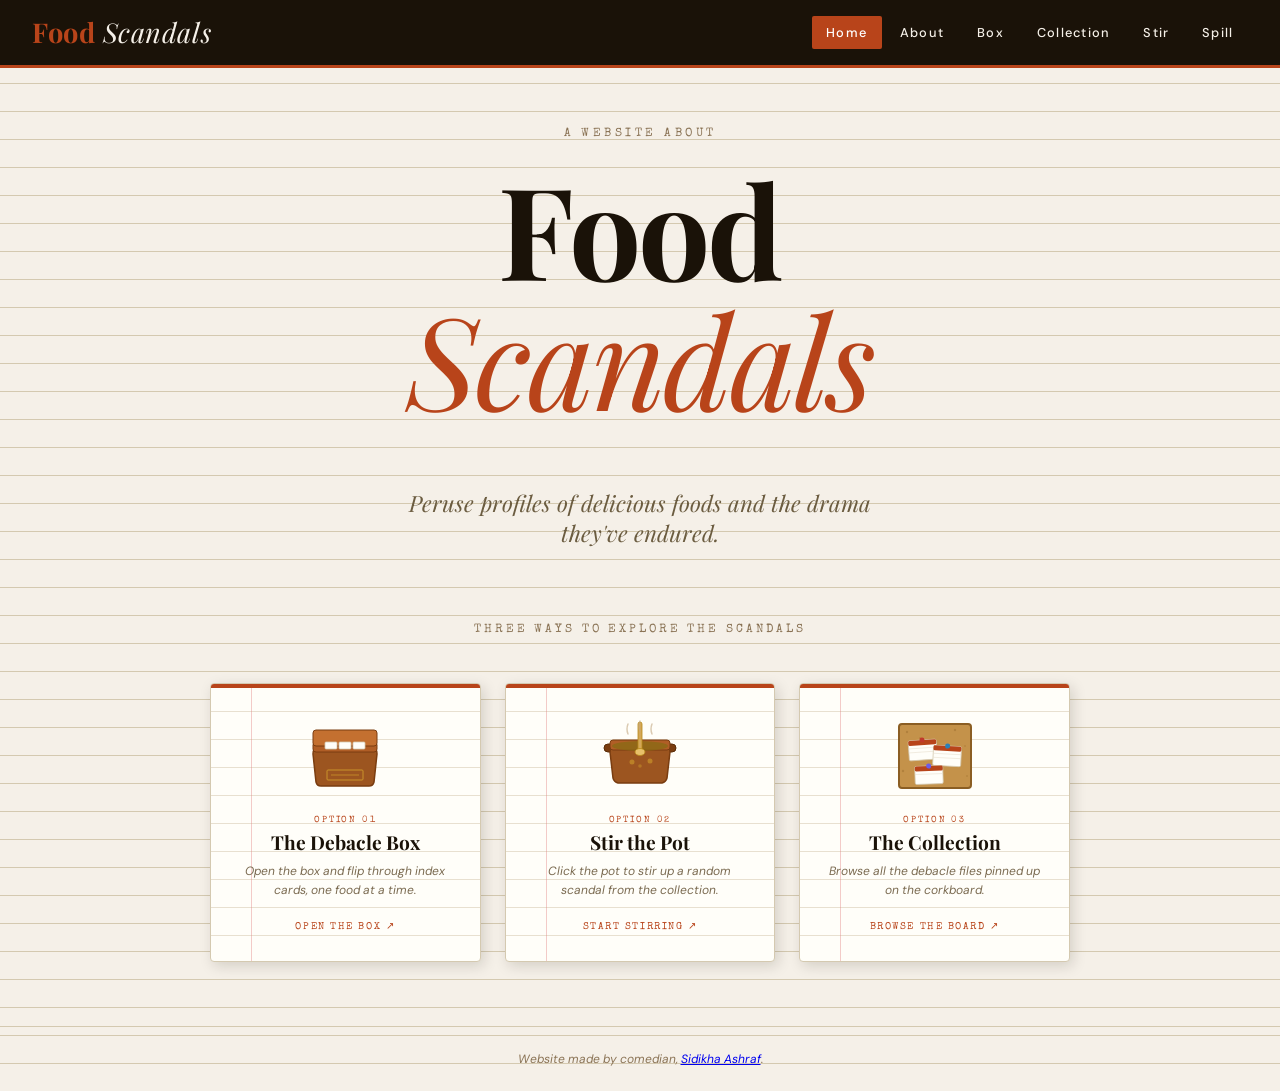
==== commit dffbfd36: "cleaning css code order" ====
--- a/index.html
+++ b/index.html
@@ -18,13 +18,13 @@
 
     /* ── HERO ── */
     .hero {
-      min-height: 100vh;
+      min-height: 60vh;
       display: flex;
       flex-direction: column;
       align-items: center;
       justify-content: center;
       text-align: center;
-      padding: 2rem 1.5rem 4rem;
+      padding: 2rem 1.5rem 1rem;
       position: relative;
     }
 
@@ -42,8 +42,8 @@
       font-size: clamp(3.5rem, 12vw, 8rem);
       font-weight: 700;
       color: var(--ink);
-      line-height: 1;
-      margin-bottom: 0.2em;
+      line-height: 1.02;
+      margin-bottom: 0.35em;
       letter-spacing: -0.02em;
     }
 
@@ -60,42 +60,13 @@
       font-size: clamp(1rem, 2.5vw, 1.4rem);
       color: #6b5c40;
       margin-top: 1.2rem;
-      margin-bottom: 3rem;
+      margin-bottom: 1rem;
       max-width: 480px;
-    }
-
-    /* scroll cue */
-    .scroll-cue {
-      position: absolute;
-      bottom: 2rem;
-      left: 50%;
-      transform: translateX(-50%);
-      display: flex;
-      flex-direction: column;
-      align-items: center;
-      gap: 0.4rem;
-      font-family: 'Special Elite', cursive;
-      font-size: 0.62rem;
-      letter-spacing: 0.2em;
-      text-transform: uppercase;
-      color: #a89070;
-    }
-
-    .scroll-arrow {
-      width: 1px;
-      height: 40px;
-      background: linear-gradient(to bottom, transparent, var(--rust));
-      animation: scrollPulse 1.6s ease-in-out infinite;
-    }
-
-    @keyframes scrollPulse {
-      0%, 100% { opacity: 0.3; transform: scaleY(0.7); }
-      50%       { opacity: 1;   transform: scaleY(1); }
     }
 
     /* ── OPTIONS SECTION ── */
     .options-section {
-      padding: 5rem 2rem 6rem;
+      padding: 1rem 2rem 4rem;
       display: flex;
       flex-direction: column;
       align-items: center;
@@ -261,10 +232,6 @@
         <em>Scandals</em>
       </h2>
       <p class="hero-subtitle">Peruse profiles of delicious foods and the drama they've endured.</p>
-      <div class="scroll-cue" aria-hidden="true">
-        <div class="scroll-arrow"></div>
-        <span>explore</span>
-      </div>
     </section>
 
     <!-- THREE OPTIONS -->
@@ -352,7 +319,6 @@
           <p class="option-desc">Browse all the debacle files pinned up on the corkboard.</p>
           <span class="option-cta">Browse the board ↗</span>
         </a>
-
       </div>
     </section>
 
--- a/simple.css
+++ b/simple.css
@@ -101,11 +101,11 @@
   min-height: calc(100vh - 120px);
   padding: 3rem 1rem 4rem; 
 }
-/*.home-intro is just for the title and subtitle on the home page*/
+/* .home-intro is just for the title and subtitle on each page */
 .home-intro {
   text-align: center;
   margin-bottom: 2.5rem;
-}
+} 
 
 .home-intro h2 {
   font-family: 'Playfair Display', serif;
@@ -118,516 +118,28 @@
   font-size: 0.9rem;
   color: #6b5c40;
   font-style: italic;
-}
-
-/* ─── RECIPE BOX ─────────────────────────────────────── */ /*i did use Claude to help me with box sizing*/
-.box-scene {
-  perspective: 900px;
-  cursor: pointer;
-  width: var(--box-w);
-  position: relative;
-}
-/* .box is my class referring to the recipe box*/
-
-.box-scene:focus { outline: 3px solid var(--gold); outline-offset: 6px; }
-
-/* CLICK TO OPEN THE BOX */
-.box-hint {
-  text-align: center;
-  margin-top: 1rem;
-  font-size: 0.78rem;
-  color: #8a7355;
-  letter-spacing: 0.05em;
-  transition: opacity 0.3s;
-}
-
-/*rule for when box opens, "click to open the box" goes away*/
-.box-scene.open + .box-hint { opacity: 0; pointer-events: none; }
-
-/* the 3-D box */
-.recipe-box {
-  width: var(--box-w);
-  height: var(--box-h);
-  position: relative;
-  transform-style: preserve-3d;
-  transition: transform 0.55s cubic-bezier(.4,0,.2,1);
-}
-
-/* lid + body faces */
-.box-body, .box-lid, .box-front, .box-left, .box-right {
-  position: absolute;
-  background: #8b4a1a;
-  border: 2px solid #6b3410;
-}
-
-/* bottom/base */
-.box-body {
-  width: var(--box-w);
-  height: var(--box-h);
-  top: 0; left: 0;
-  background: linear-gradient(160deg, #9c5520 0%, #7a3d10 100%); /*gradient coloring to box lightbrown up top to darker brown to give it 3d look like light is hitting the top*/
-  border-radius: 4px 4px 6px 6px; /*to round the corners of the box, bottom corners heavier rounding for added weight to the box*/
-  box-shadow: 0 18px 40px var(--shadow), 0 6px 12px rgba(0,0,0,.2);
-}
-
-/* decorative label on front face */
-.box-body::after {
-  content: "RECIPES FOR DRAMA";
-  position: absolute;
-  bottom: 14px;
-  left: 50%;
-  transform: translateX(-50%);
-  font-family: 'Special Elite', cursive;
-  font-size: 0.7rem;
-  letter-spacing: 0.25em;
-  color: var(--gold);
-  border: 1px solid var(--gold);
-  padding: 3px 10px;
-  white-space: nowrap;
-}
-
-/* lid */
-.box-lid {
-  width: var(--box-w);
-  height: 56px;
-  top: 0; left: 0;
-  background: linear-gradient(160deg, #b05e26 0%, #8b4418 100%);
-  border-radius: 4px 4px 0 0;
-  transform-origin: top center;
-  transform: rotateX(0deg);
-  transition: transform 0.55s cubic-bezier(.4,0,.2,1);
-  z-index: 2;
-}
-
-/* finger pull on lid */
-.box-lid::after {
-  content: "";
-  position: absolute;
-  bottom: -8px;
-  left: 50%;
-  transform: translateX(-50%);
-  width: 40px;
-  height: 12px;
-  background: #7a3d10;
-  border-radius: 0 0 6px 6px;
-  border: 2px solid #6b3410;
-  border-top: none;
-}
-
-/* open state: lid swings back */
-.box-scene.open .box-lid {
-  transform: rotateX(-130deg);
-}
-
-/* decorative stripe on box body */
-.box-body::before {
-  content: "";
-  position: absolute;
-  top: 56px;
-  left: 0; right: 0;
-  height: 3px;
-  background: var(--gold);
-  opacity: 0.6;
-}
-
-/* tab dividers visible inside open box */
-/* .box-tabs {
-  position: absolute;
-  top: 56px;
-  left: 16px;
-  right: 16px;
-  display: flex;
-  gap: 6px;
-  opacity: 0;
-  transition: opacity 0.3s 0.3s;
-  pointer-events: none;
-}  */
-/*maybe give the tabs diff colors in next iteration*/
-
-/* .box-scene.open .box-tabs {
-  opacity: 1;
-}
-
-.box-tab {
-  flex: 1;
-  height: 24px;
-  background: var(--card);
-  border: 1px solid var(--line);
-  border-bottom: none;
-  border-radius: 3px 3px 0 0;
-  font-family: 'Special Elite', cursive;
-  font-size: 0.55rem;
-  color: var(--rust);
-  display: flex;
-  align-items: center;
-  justify-content: center;
-  letter-spacing: 0.08em;
-} */ 
-
-/* ─── CARD TRAY ──────────────────────────────────────── */
-.card-tray-wrapper {
-  margin-top: 0.35rem;
-  max-width: 900px;
-  width: 100%;
-  display: none;
-  flex-direction: column;
-  align-items: center;
-  animation: trayIn 0.4s ease both;
-}
-
-@keyframes trayIn {
-  from { opacity: 0; transform: translateY(20px); }
-  to   { opacity: 1; transform: translateY(0); }
-}
-
-.card-tray-wrapper.visible { display: flex; }
-
-.tray-label {
-  font-family: 'Special Elite', cursive;
-  font-size: 0.75rem;
-  letter-spacing: 0.2em;
-  color: #8a7355;
-  text-transform: uppercase;
-  margin-bottom: 1rem;
-}
-
-.card-tray {
-  display: flex;
-  gap: 14px;
-  overflow-x: auto;
-  padding: 1rem 1.5rem 1.5rem;
-  scroll-snap-type: x mandatory;
-  -webkit-overflow-scrolling: touch;
-  scrollbar-color: var(--rust) var(--line);
-  scrollbar-width: thin;
-  width: 100%;
-  max-width: 860px;
-  background: rgba(255,255,255,0.4);
-  border: 1px solid var(--line);
-  border-radius: 6px;
-  box-shadow: inset 0 2px 8px var(--shadow);
-  position: relative;
-}
-
-.card-tray::-webkit-scrollbar { height: 6px; }
-.card-tray::-webkit-scrollbar-track { background: var(--line); border-radius: 3px; }
-.card-tray::-webkit-scrollbar-thumb { background: var(--rust); border-radius: 3px; }
-
-/* arrow nav */
-.tray-nav {
-  display: flex;
-  gap: 0.5rem;
-  margin-top: 0.75rem;
-}
-
-.tray-arrow {
-  background: var(--ink);
-  color: var(--cream);
-  border: none;
-  border-radius: 50%;
-  width: 32px; height: 32px;
-  font-size: 1rem;
-  cursor: pointer;
-  display: flex; align-items: center; justify-content: center;
-  transition: background 0.2s;
-}
-
-.tray-arrow:hover { background: var(--rust); }
-
-/* ─── INDEX CARDS ────────────────────────────────────── */
-.index-card {
-  flex: 0 0 var(--card-w);
-  height: var(--card-h);
-  background: var(--card);
-  border: 1px solid var(--line);
-  border-radius: 3px;
-  scroll-snap-align: start;
-  cursor: pointer;
-  position: relative;
-  transition: transform 0.2s, box-shadow 0.2s;
-  box-shadow: 2px 3px 8px var(--shadow);
-  display: flex;
-  flex-direction: column;
-  padding: 0;
-  overflow: hidden;
-}
-
-.index-card:hover {
-  transform: translateY(-4px) rotate(-0.5deg);
-  box-shadow: 4px 8px 18px var(--shadow);
-}
-
-/* ruled lines on card */
-.index-card::before {
-  content: "";
-  position: absolute;
-  inset: 0;
-  background-image: repeating-linear-gradient(
-    transparent, transparent 19px, #e8e0d0 19px, #e8e0d0 20px
-  );
-  pointer-events: none;
-}
-
-/* red margin line */
-.index-card::after {
-  content: "";
-  position: absolute;
-  top: 0; bottom: 0;
-  left: 36px;
-  width: 1px;
-  background: #e08080;
-  opacity: 0.5;
-  pointer-events: none;
-}
-
-.card-header {
-  background: var(--rust);
-  color: #fff;
-  font-family: 'Special Elite', cursive;
-  font-size: 0.62rem;
-  letter-spacing: 0.18em;
-  padding: 4px 10px;
-  text-transform: uppercase;
-  position: relative;
-  z-index: 1;
-}
-
-.card-title {
-  font-family: 'Playfair Display', serif;
-  font-size: 1.1rem;
-  font-weight: 700;
-  color: var(--ink);
-  padding: 10px 14px 4px 44px;
-  position: relative;
-  z-index: 1;
-  line-height: 1.2;
-}
-
-.card-subtitle {
-  font-size: 0.68rem;
-  color: #7a6a50;
-  padding: 0 14px 0 44px;
-  position: relative;
-  z-index: 1;
-  font-style: italic;
-}
-
-.card-tap-hint {
-  position: absolute;
-  bottom: 8px;
-  right: 10px;
-  font-size: 0.6rem;
-  color: #aaa;
-  font-style: italic;
-  z-index: 1;
-}
-
-/* ─── EXPANDED CARD (MODAL) ──────────────────────────── */
-.card-overlay {
-  position: fixed;
-  inset: 0;
-  background: rgba(26,18,8,0.6);
-  z-index: 200;
-  display: none;
-  align-items: center;
-  justify-content: center;
-  padding: 1rem;
-  backdrop-filter: blur(2px);
-}
-
-.card-overlay.active {
-  display: flex;
-  animation: overlayIn 0.25s ease both;
-}
-
-@keyframes overlayIn {
-  from { opacity: 0; }
-  to   { opacity: 1; }
-}
-
-.card-expanded {
-  background: var(--card);
-  border: 1px solid var(--line);
-  border-radius: 4px;
-  max-width: 560px;
-  width: 100%;
-  max-height: 85vh;
-  overflow-y: auto;
-  position: relative;
-  box-shadow: 0 24px 60px rgba(0,0,0,0.35);
-  animation: cardPop 0.3s cubic-bezier(.34,1.56,.64,1) both;
-  /* lined paper */
-  background-image:
-    repeating-linear-gradient(
-      transparent, transparent 27px, #e8e0d0 27px, #e8e0d0 28px
-    );
-}
-
-@keyframes cardPop {
-  from { opacity: 0; transform: scale(0.85) translateY(20px); }
-  to   { opacity: 1; transform: scale(1) translateY(0); }
-}
-
-/* red margin line in expanded */
-.card-expanded::before {
-  content: "";
-  position: absolute;
-  top: 0; bottom: 0;
-  left: 56px;
-  width: 1px;
-  background: #e08080;
-  opacity: 0.4;
-  pointer-events: none;
-}
-
-.expanded-header {
-  background: var(--rust);
-  color: #fff;
-  display: flex;
-  align-items: center;
-  justify-content: space-between;
-  padding: 10px 14px 10px 20px;
-  position: sticky;
-  top: 0;
-  z-index: 5;
-}
-
-.expanded-label {
-  font-family: 'Special Elite', cursive;
-  font-size: 0.65rem;
-  letter-spacing: 0.2em;
-  text-transform: uppercase;
-  opacity: 0.85;
-}
-
-.close-btn {
-  background: none;
-  border: 1px solid rgba(255,255,255,0.5);
-  color: #fff;
-  border-radius: 50%;
-  width: 28px; height: 28px;
-  font-size: 0.9rem;
-  cursor: pointer;
-  display: flex; align-items: center; justify-content: center;
-  transition: background 0.2s;
-  line-height: 1;
-}
-
-.close-btn:hover { background: rgba(255,255,255,0.2); }
-
-.expanded-body {
-  padding: 1.2rem 1.4rem 1.6rem 4.2rem;
-}
-
-.expanded-title {
-  font-family: 'Playfair Display', serif;
-  font-size: 1.6rem;
-  font-weight: 700;
-  color: var(--ink);
-  margin-bottom: 0.2rem;
-  line-height: 1.2;
-}
-
-.expanded-desc {
-  font-size: 0.85rem;
-  color: #5a4a30;
-  font-style: italic;
-  margin-bottom: 1.2rem;
-  padding-bottom: 0.8rem;
-  border-bottom: 1px dashed var(--line);
-}
-
-.expanded-scandals-label {
-  font-family: 'Special Elite', cursive;
-  font-size: 0.7rem;
-  letter-spacing: 0.15em;
-  color: var(--rust);
-  text-transform: uppercase;
-  margin-bottom: 0.7rem;
-}
-
-.scandal-item {
-  margin-bottom: 0.9rem;
-  padding-bottom: 0.9rem;
-  border-bottom: 1px solid var(--line);
-}
-
-.scandal-item:last-child {
-  border-bottom: none;
-  margin-bottom: 0;
-}
-
-.scandal-item p {
-  font-size: 0.82rem;
-  line-height: 1.55;
-  color: var(--ink);
-  margin-bottom: 0.3rem;
-}
-
-.scandal-item a {
-  font-size: 0.75rem;
-  color: var(--rust);
-  text-decoration: none;
-  display: inline-flex;
-  align-items: center;
-  gap: 4px;
-  font-weight: 500;
-}
-
-.scandal-item a::before {
-  content: "↗";
-  font-size: 0.7rem;
-}
-
-.scandal-item a:hover { text-decoration: underline; }
-/*carry this styling to the card on the about page and on the spill page for consistency*/
-
-/* ─── FOOTER ─────────────────────────────────────────── */
-footer {
-  text-align: center;
-  padding: 1.5rem;
-  font-size: 0.75rem;
-  color: #8a7355;
-  font-style: italic;
-  border-top: 1px solid var(--line);
-}
-
-/* ─── RESPONSIVE ─────────────────────────────────────── */
-@media (max-width: 600px) {
-  :root {
-    --box-w: 260px;
-    --box-h: 170px;
-    --card-w: 220px;
-    --card-h: 148px;
-  }
-
-  header {
-    flex-direction: column;
-    align-items: flex-start;
-    padding: 0.6rem 1rem;
-    gap: 0.4rem; /*reminder this is applicable to just the food scandals part of the header not the menu*/
-  }
-
-  nav { flex-wrap: wrap; } /*reminder this is for your menu*/
-
-  .expanded-body { padding: 1rem 1rem 1.4rem 1.2rem; }
-  .card-expanded::before { display: none; }
-}
+} 
+
+/* ─── HOME PAGE: REFER TO index.html style ─────────────────────────────────────── */
+
 /* ─── ABOUT PAGE ─────────────────────────────────────── */
 .about-intro {
 	text-align: center;
-	margin-bottom: 2.5rem;}
+	margin-bottom: 2.5rem;
+}
 
 .about-intro h2 {
   	font-family: 'Playfair Display', serif;
   	font-size: clamp(1.4rem, 4vw, 2.2rem);
   	color: var(--rust);
-  	margin-bottom: 0.4rem;}
+  	margin-bottom: 0.4rem;
+}
 
 .about-intro p {
   	font-size: 0.9rem;
   	color: #6b5c40;
-  	font-style: italic;}
+  	font-style: italic;
+}
 
 /* shared card style for both the project and bio cards */
 .about-card {
@@ -647,7 +159,8 @@
   	transparent 27px,
   	#e8e0d0 27px,
   	#e8e0d0 28px
-  	);}
+  	);
+}
 
   	/* red margin line */
 .about-card::before {
@@ -658,7 +171,8 @@
 	width: 1px;
 	background: #e08080;
 	opacity: 0.4;
-	pointer-events: none;}
+	pointer-events: none;
+}
 
 .about-card-header {
   	background: var(--rust);
@@ -669,7 +183,8 @@
   	text-transform: uppercase;
   	padding: 8px 14px;
   	margin: -2rem -2.2rem 1.6rem;
-  	border-radius: 3px 3px 0 0;}
+  	border-radius: 3px 3px 0 0;
+}
 
 .about-card h2 {
   	font-family: 'Playfair Display', serif;
@@ -679,7 +194,8 @@
   	margin-bottom: 1rem;
   	padding-left: 2.8rem;
   	position: relative;
-  	z-index: 1;}
+  	z-index: 1;
+}
 
 .about-card p {
   	font-family: 'DM Sans', sans-serif;
@@ -689,18 +205,517 @@
   	margin-bottom: 1rem;
   	padding-left: 2.8rem;
   	position: relative;
-  	z-index: 1;}
+  	z-index: 1;
+}
 
 .about-card p:last-child {
-  	margin-bottom: 0;}
+  	margin-bottom: 0;
+}
 
 .about-card a {
   	color: var(--rust);
   	text-decoration: none;
-  	font-weight: 500;}
+  	font-weight: 500;
+}
 
 .about-card a:hover {
-  	text-decoration: underline;}
+  	text-decoration: underline;
+}
+
+/* ─── BOX PAGE ─────────────────────────────────────── */ /*i did use Claude to help me with box sizing*/
+.box-scene {
+  perspective: 900px;
+  cursor: pointer;
+  width: var(--box-w);
+  position: relative;
+}
+/* .box is my class referring to the recipe box*/
+
+.box-scene:focus { outline: 3px solid var(--gold); outline-offset: 6px; }
+
+/* CLICK TO OPEN THE BOX */
+.box-hint {
+  text-align: center;
+  margin-top: 1rem;
+  font-size: 0.78rem;
+  color: #8a7355;
+  letter-spacing: 0.05em;
+  transition: opacity 0.3s;
+}
+
+/*rule for when box opens, "click to open the box" goes away*/
+.box-scene.open + .box-hint { opacity: 0; pointer-events: none; }
+
+/* the 3-D box */
+.recipe-box {
+  width: var(--box-w);
+  height: var(--box-h);
+  position: relative;
+  transform-style: preserve-3d;
+  transition: transform 0.55s cubic-bezier(.4,0,.2,1);
+}
+
+/* lid + body faces */
+.box-body, .box-lid, .box-front, .box-left, .box-right {
+  position: absolute;
+  background: #8b4a1a;
+  border: 2px solid #6b3410;
+}
+
+/* bottom/base */
+.box-body {
+  width: var(--box-w);
+  height: var(--box-h);
+  top: 0; left: 0;
+  background: linear-gradient(160deg, #9c5520 0%, #7a3d10 100%); /*gradient coloring to box lightbrown up top to darker brown to give it 3d look like light is hitting the top*/
+  border-radius: 4px 4px 6px 6px; /*to round the corners of the box, bottom corners heavier rounding for added weight to the box*/
+  box-shadow: 0 18px 40px var(--shadow), 0 6px 12px rgba(0,0,0,.2);
+}
+
+/* decorative label on front face */
+.box-body::after {
+  content: "RECIPES FOR DRAMA";
+  position: absolute;
+  bottom: 14px;
+  left: 50%;
+  transform: translateX(-50%);
+  font-family: 'Special Elite', cursive;
+  font-size: 0.7rem;
+  letter-spacing: 0.25em;
+  color: var(--gold);
+  border: 1px solid var(--gold);
+  padding: 3px 10px;
+  white-space: nowrap;
+}
+
+/* lid */
+.box-lid {
+  width: var(--box-w);
+  height: 56px;
+  top: 0; left: 0;
+  background: linear-gradient(160deg, #b05e26 0%, #8b4418 100%);
+  border-radius: 4px 4px 0 0;
+  transform-origin: top center;
+  transform: rotateX(0deg);
+  transition: transform 0.55s cubic-bezier(.4,0,.2,1);
+  z-index: 2;
+}
+
+/* finger pull on lid */
+.box-lid::after {
+  content: "";
+  position: absolute;
+  bottom: -8px;
+  left: 50%;
+  transform: translateX(-50%);
+  width: 40px;
+  height: 12px;
+  background: #7a3d10;
+  border-radius: 0 0 6px 6px;
+  border: 2px solid #6b3410;
+  border-top: none;
+}
+
+/* open state: lid swings back */
+.box-scene.open .box-lid {
+  transform: rotateX(-130deg);
+}
+
+/* decorative stripe on box body */
+.box-body::before {
+  content: "";
+  position: absolute;
+  top: 56px;
+  left: 0; right: 0;
+  height: 3px;
+  background: var(--gold);
+  opacity: 0.6;
+}
+
+/* tab dividers visible inside open box */
+/* .box-tabs {
+  position: absolute;
+  top: 56px;
+  left: 16px;
+  right: 16px;
+  display: flex;
+  gap: 6px;
+  opacity: 0;
+  transition: opacity 0.3s 0.3s;
+  pointer-events: none;
+}  */
+/*maybe give the tabs diff colors in next iteration*/
+
+/* .box-scene.open .box-tabs {
+  opacity: 1;
+}
+
+.box-tab {
+  flex: 1;
+  height: 24px;
+  background: var(--card);
+  border: 1px solid var(--line);
+  border-bottom: none;
+  border-radius: 3px 3px 0 0;
+  font-family: 'Special Elite', cursive;
+  font-size: 0.55rem;
+  color: var(--rust);
+  display: flex;
+  align-items: center;
+  justify-content: center;
+  letter-spacing: 0.08em;
+} */ 
+
+/* ─── CARD TRAY ──────────────────────────────────────── */
+.card-tray-wrapper {
+  margin-top: 0.35rem;
+  max-width: 900px;
+  width: 100%;
+  display: none;
+  flex-direction: column;
+  align-items: center;
+  animation: trayIn 0.4s ease both;
+}
+
+@keyframes trayIn {
+  from { opacity: 0; transform: translateY(20px); }
+  to   { opacity: 1; transform: translateY(0); }
+}
+
+.card-tray-wrapper.visible { display: flex; }
+
+.tray-label {
+  font-family: 'Special Elite', cursive;
+  font-size: 0.75rem;
+  letter-spacing: 0.2em;
+  color: #8a7355;
+  text-transform: uppercase;
+  margin-bottom: 1rem;
+}
+
+.card-tray {
+  display: flex;
+  gap: 14px;
+  overflow-x: auto;
+  padding: 1rem 1.5rem 1.5rem;
+  scroll-snap-type: x mandatory;
+  -webkit-overflow-scrolling: touch;
+  scrollbar-color: var(--rust) var(--line);
+  scrollbar-width: thin;
+  width: 100%;
+  max-width: 860px;
+  background: rgba(255,255,255,0.4);
+  border: 1px solid var(--line);
+  border-radius: 6px;
+  box-shadow: inset 0 2px 8px var(--shadow);
+  position: relative;
+}
+
+.card-tray::-webkit-scrollbar { height: 6px; }
+.card-tray::-webkit-scrollbar-track { background: var(--line); border-radius: 3px; }
+.card-tray::-webkit-scrollbar-thumb { background: var(--rust); border-radius: 3px; }
+
+/* arrow nav */
+.tray-nav {
+  display: flex;
+  gap: 0.5rem;
+  margin-top: 0.75rem;
+}
+
+.tray-arrow {
+  background: var(--ink);
+  color: var(--cream);
+  border: none;
+  border-radius: 50%;
+  width: 32px; height: 32px;
+  font-size: 1rem;
+  cursor: pointer;
+  display: flex; align-items: center; justify-content: center;
+  transition: background 0.2s;
+}
+
+.tray-arrow:hover { background: var(--rust); }
+
+/* ─── INDEX CARDS ────────────────────────────────────── */
+.index-card {
+  flex: 0 0 var(--card-w);
+  height: var(--card-h);
+  background: var(--card);
+  border: 1px solid var(--line);
+  border-radius: 3px;
+  scroll-snap-align: start;
+  cursor: pointer;
+  position: relative;
+  transition: transform 0.2s, box-shadow 0.2s;
+  box-shadow: 2px 3px 8px var(--shadow);
+  display: flex;
+  flex-direction: column;
+  padding: 0;
+  overflow: hidden;
+}
+
+.index-card:hover {
+  transform: translateY(-4px) rotate(-0.5deg);
+  box-shadow: 4px 8px 18px var(--shadow);
+}
+
+/* ruled lines on card */
+.index-card::before {
+  content: "";
+  position: absolute;
+  inset: 0;
+  background-image: repeating-linear-gradient(
+    transparent, transparent 19px, #e8e0d0 19px, #e8e0d0 20px
+  );
+  pointer-events: none;
+}
+
+/* red margin line */
+.index-card::after {
+  content: "";
+  position: absolute;
+  top: 0; bottom: 0;
+  left: 36px;
+  width: 1px;
+  background: #e08080;
+  opacity: 0.5;
+  pointer-events: none;
+}
+
+.card-header {
+  background: var(--rust);
+  color: #fff;
+  font-family: 'Special Elite', cursive;
+  font-size: 0.62rem;
+  letter-spacing: 0.18em;
+  padding: 4px 10px;
+  text-transform: uppercase;
+  position: relative;
+  z-index: 1;
+}
+
+.card-title {
+  font-family: 'Playfair Display', serif;
+  font-size: 1.1rem;
+  font-weight: 700;
+  color: var(--ink);
+  padding: 10px 14px 4px 44px;
+  position: relative;
+  z-index: 1;
+  line-height: 1.2;
+}
+
+.card-subtitle {
+  font-size: 0.68rem;
+  color: #7a6a50;
+  padding: 0 14px 0 44px;
+  position: relative;
+  z-index: 1;
+  font-style: italic;
+}
+
+.card-tap-hint {
+  position: absolute;
+  bottom: 8px;
+  right: 10px;
+  font-size: 0.6rem;
+  color: #aaa;
+  font-style: italic;
+  z-index: 1;
+}
+
+/* ─── EXPANDED CARD (MODAL) ──────────────────────────── */
+.card-overlay {
+  position: fixed;
+  inset: 0;
+  background: rgba(26,18,8,0.6);
+  z-index: 200;
+  display: none;
+  align-items: center;
+  justify-content: center;
+  padding: 1rem;
+  backdrop-filter: blur(2px);
+}
+
+.card-overlay.active {
+  display: flex;
+  animation: overlayIn 0.25s ease both;
+}
+
+@keyframes overlayIn {
+  from { opacity: 0; }
+  to   { opacity: 1; }
+}
+
+.card-expanded {
+  background: var(--card);
+  border: 1px solid var(--line);
+  border-radius: 4px;
+  max-width: 560px;
+  width: 100%;
+  max-height: 85vh;
+  overflow-y: auto;
+  position: relative;
+  box-shadow: 0 24px 60px rgba(0,0,0,0.35);
+  animation: cardPop 0.3s cubic-bezier(.34,1.56,.64,1) both;
+  /* lined paper */
+  background-image:
+    repeating-linear-gradient(
+      transparent, transparent 27px, #e8e0d0 27px, #e8e0d0 28px
+    );
+}
+
+@keyframes cardPop {
+  from { opacity: 0; transform: scale(0.85) translateY(20px); }
+  to   { opacity: 1; transform: scale(1) translateY(0); }
+}
+
+/* red margin line in expanded */
+.card-expanded::before {
+  content: "";
+  position: absolute;
+  top: 0; bottom: 0;
+  left: 56px;
+  width: 1px;
+  background: #e08080;
+  opacity: 0.4;
+  pointer-events: none;
+}
+
+.expanded-header {
+  background: var(--rust);
+  color: #fff;
+  display: flex;
+  align-items: center;
+  justify-content: space-between;
+  padding: 10px 14px 10px 20px;
+  position: sticky;
+  top: 0;
+  z-index: 5;
+}
+
+.expanded-label {
+  font-family: 'Special Elite', cursive;
+  font-size: 0.65rem;
+  letter-spacing: 0.2em;
+  text-transform: uppercase;
+  opacity: 0.85;
+}
+
+.close-btn {
+  background: none;
+  border: 1px solid rgba(255,255,255,0.5);
+  color: #fff;
+  border-radius: 50%;
+  width: 28px; height: 28px;
+  font-size: 0.9rem;
+  cursor: pointer;
+  display: flex; align-items: center; justify-content: center;
+  transition: background 0.2s;
+  line-height: 1;
+}
+
+.close-btn:hover { background: rgba(255,255,255,0.2); }
+
+.expanded-body {
+  padding: 1.2rem 1.4rem 1.6rem 4.2rem;
+}
+
+.expanded-title {
+  font-family: 'Playfair Display', serif;
+  font-size: 1.6rem;
+  font-weight: 700;
+  color: var(--ink);
+  margin-bottom: 0.2rem;
+  line-height: 1.2;
+}
+
+.expanded-desc {
+  font-size: 0.85rem;
+  color: #5a4a30;
+  font-style: italic;
+  margin-bottom: 1.2rem;
+  padding-bottom: 0.8rem;
+  border-bottom: 1px dashed var(--line);
+}
+
+.expanded-scandals-label {
+  font-family: 'Special Elite', cursive;
+  font-size: 0.7rem;
+  letter-spacing: 0.15em;
+  color: var(--rust);
+  text-transform: uppercase;
+  margin-bottom: 0.7rem;
+}
+
+.scandal-item {
+  margin-bottom: 0.9rem;
+  padding-bottom: 0.9rem;
+  border-bottom: 1px solid var(--line);
+}
+
+.scandal-item:last-child {
+  border-bottom: none;
+  margin-bottom: 0;
+}
+
+.scandal-item p {
+  font-size: 0.82rem;
+  line-height: 1.55;
+  color: var(--ink);
+  margin-bottom: 0.3rem;
+}
+
+.scandal-item a {
+  font-size: 0.75rem;
+  color: var(--rust);
+  text-decoration: none;
+  display: inline-flex;
+  align-items: center;
+  gap: 4px;
+  font-weight: 500;
+}
+
+.scandal-item a::before {
+  content: "↗";
+  font-size: 0.7rem;
+}
+
+.scandal-item a:hover { text-decoration: underline; }
+/*carry this styling to the card on the about page and on the spill page for consistency*/
+
+/* ─── FOOTER ─────────────────────────────────────────── */
+footer {
+  text-align: center;
+  padding: 1.5rem;
+  font-size: 0.75rem;
+  color: #8a7355;
+  font-style: italic;
+  border-top: 1px solid var(--line);
+}
+
+/* ─── RESPONSIVE ─────────────────────────────────────── */
+@media (max-width: 600px) {
+  :root {
+    --box-w: 260px;
+    --box-h: 170px;
+    --card-w: 220px;
+    --card-h: 148px;
+  }
+
+  header {
+    flex-direction: column;
+    align-items: flex-start;
+    padding: 0.6rem 1rem;
+    gap: 0.4rem; /*reminder this is applicable to just the food scandals part of the header not the menu*/
+  }
+
+  nav { flex-wrap: wrap; } /*reminder this is for your menu*/
+
+  .expanded-body { padding: 1rem 1rem 1.4rem 1.2rem; }
+  .card-expanded::before { display: none; }
+}
+
 
 /* ─── STIR PAGE ───────────────────────────────────────── */
 .stir-intro {
@@ -1024,3 +1039,111 @@
   color: #6b5c40;
   font-style: italic;
 }
+/* ─── THANK YOU PAGE ─────────────────────────────────────── */
+.thankyou-card {
+    background: var(--card);
+    border: 1px solid var(--line);
+    border-radius: 4px;
+    max-width: 480px;
+    width: 100%;
+    padding: 2rem 2.2rem 2.4rem;
+    box-shadow: 4px 6px 20px var(--shadow);
+    position: relative;
+    text-align: center;
+    background-image:
+    repeating-linear-gradient(
+        transparent,
+        transparent 27px,
+        #e8e0d0 27px,
+        #e8e0d0 28px);
+}
+
+    /* red margin line */
+.thankyou-card::before {
+    content: "";
+    position: absolute;
+    top: 0; bottom: 0;
+    left: 52px;
+    width: 1px;
+    background: #e08080;
+    opacity: 0.4;
+    pointer-events: none;
+}
+
+.thankyou-card-header {
+    background: var(--rust);
+    color: #fff;
+    font-family: 'Special Elite', cursive;
+    font-size: 0.65rem;
+    letter-spacing: 0.2em;
+    text-transform: uppercase;
+    padding: 8px 14px;
+    margin: -2rem -2.2rem 1.8rem;
+    border-radius: 3px 3px 0 0;
+}
+
+.thankyou-emoji {
+    font-size: 2.8rem;
+    margin-bottom: 0.8rem;
+    position: relative;
+    z-index: 1;
+}
+
+.thankyou-card h2 {
+    font-family: 'Playfair Display', serif;
+    font-size: clamp(1.3rem, 3vw, 1.8rem);
+    font-weight: 700;
+    color: var(--rust);
+    margin-bottom: 0.6rem;
+    position: relative;
+    z-index: 1;
+}
+
+.thankyou-card p {
+    font-family: 'DM Sans', sans-serif;
+    font-size: 0.85rem;
+    line-height: 1.7;
+    color: #5a4a30;
+    font-style: italic;
+    margin-bottom: 1.6rem;
+    position: relative;
+    z-index: 1;
+}
+
+.back-links {
+    display: flex;
+    gap: 0.75rem;
+    justify-content: center;
+    flex-wrap: wrap;
+    position: relative;
+    z-index: 1;
+}
+
+.back-link {
+    font-family: 'Special Elite', cursive;
+    font-size: 0.72rem;
+    letter-spacing: 0.12em;
+    text-transform: uppercase;
+    text-decoration: none;
+    padding: 0.5rem 1rem;
+    border-radius: 2px;
+    transition: background 0.2s, color 0.2s;
+}
+
+.back-link.primary {
+    background: var(--ink);
+    color: var(--cream);
+}
+
+.back-link.primary:hover { background: var(--rust); }
+
+.back-link.secondary {
+    background: transparent;
+    color: var(--rust);
+    border: 1px solid var(--rust);
+}
+
+.back-link.secondary:hover {
+    background: var(--rust);
+    color: #fff;
+}
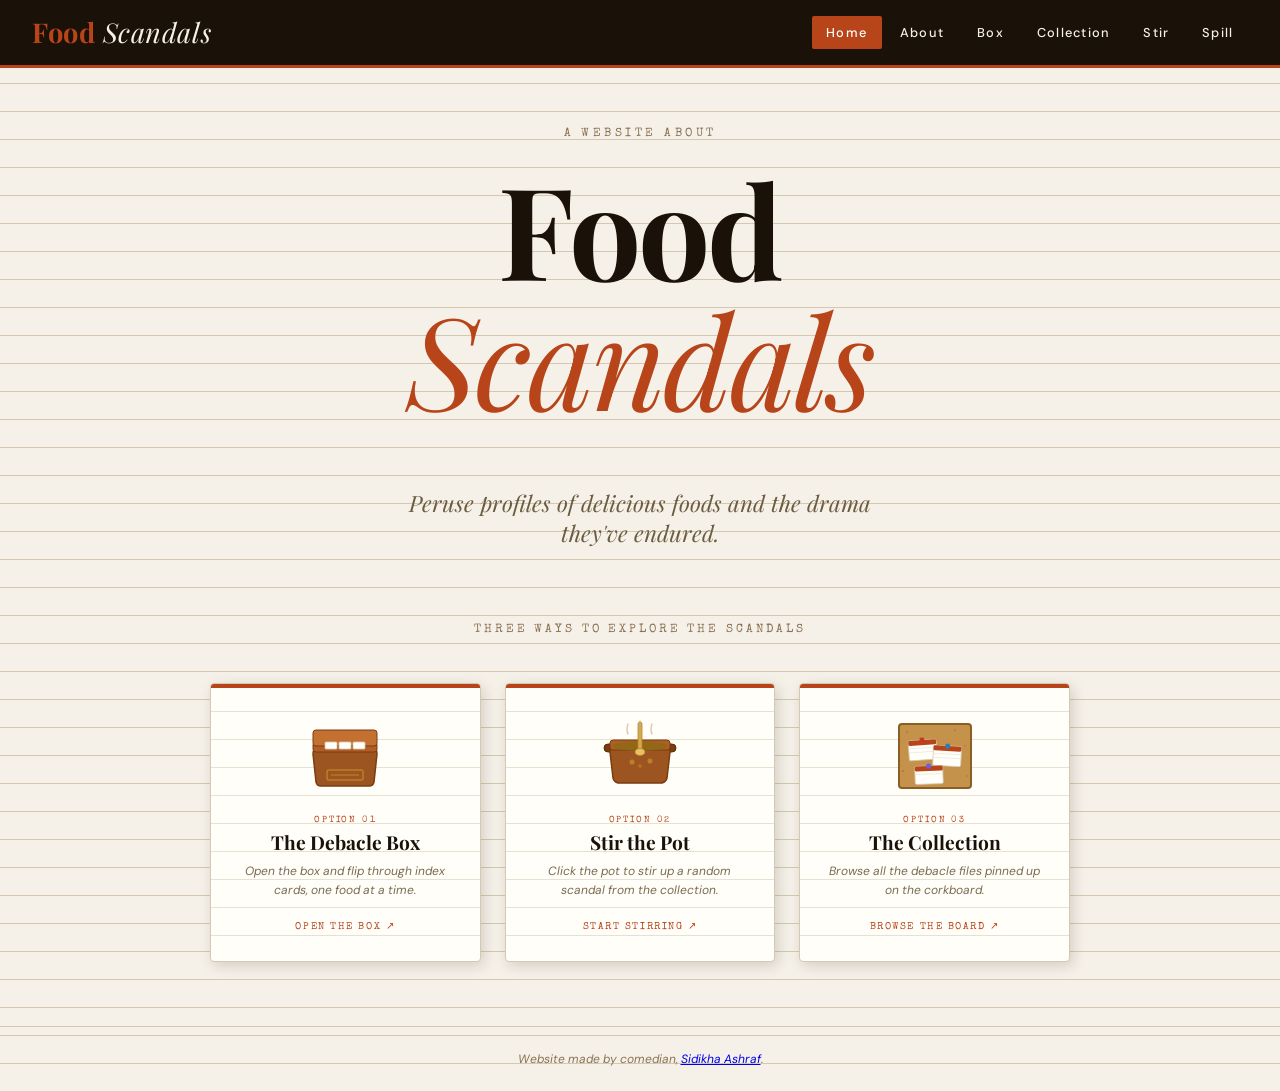
==== commit d2847675: "remove margin line on home page cards" ====
--- a/index.html
+++ b/index.html
@@ -111,7 +111,7 @@
       cursor: pointer;
     }
 
-    /* red margin line */
+    /* red margin line
     .option-card::before {
       content: "";
       position: absolute;
@@ -121,7 +121,7 @@
       background: #e08080;
       opacity: 0.4;
       pointer-events: none;
-    }
+    } */ /*removed this because when the index cards had this vertical red line, the text was starting on the left of that red line which isn't natural to writing on an index card or lined paper, so I removed the line in order for the text to look natural*/
 
     /* rust top bar */
     .option-card::after {
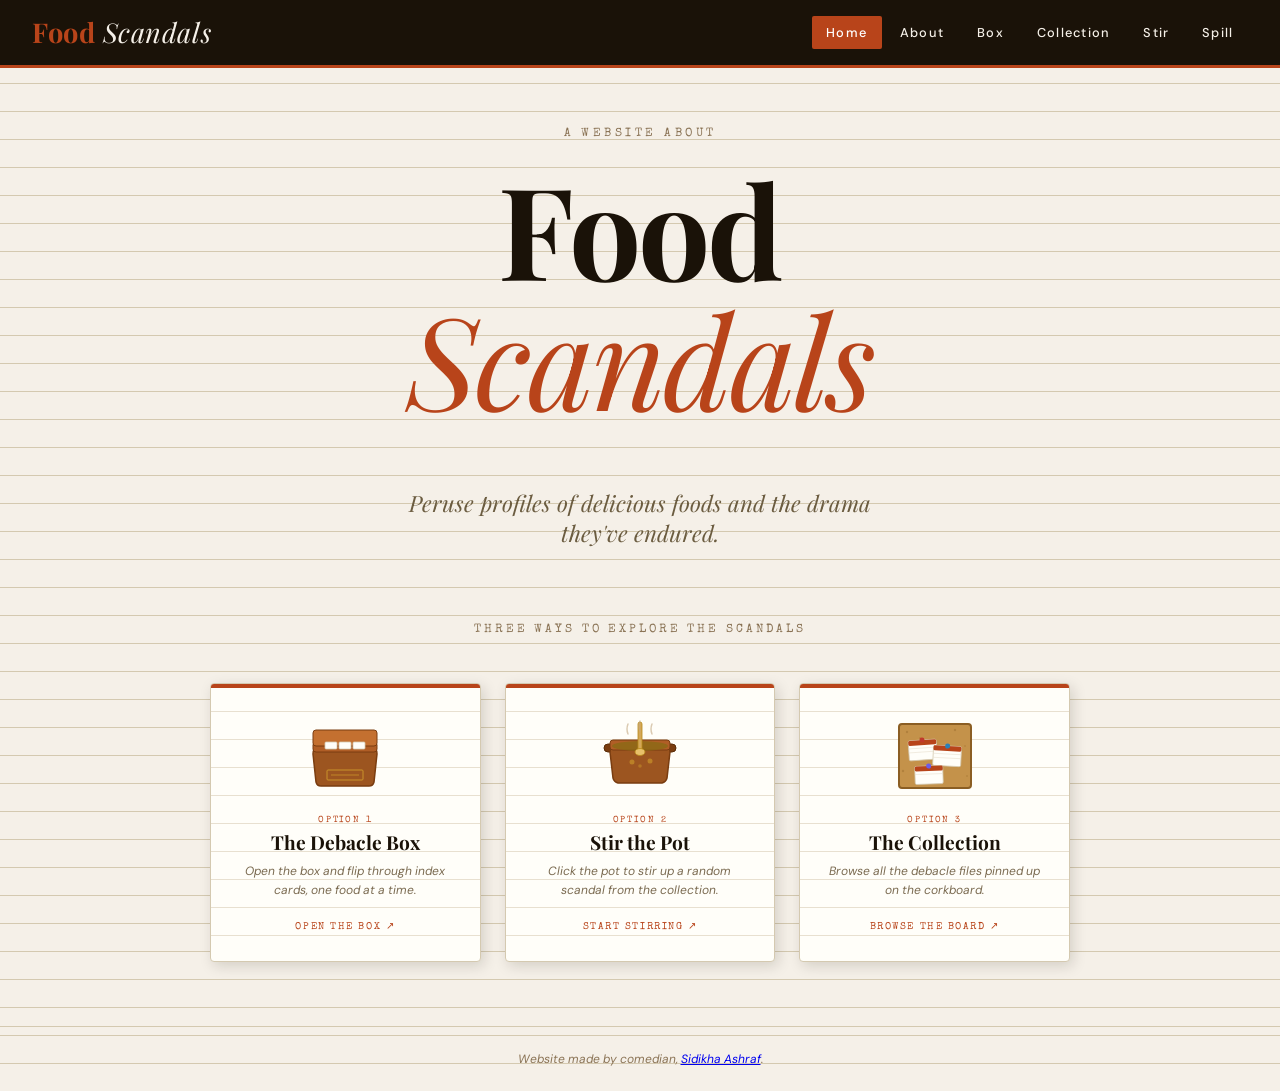
==== commit 3b7588b8: "remove success msg, add comments" ====
--- a/index.html
+++ b/index.html
@@ -253,7 +253,7 @@
             <rect x="34" y="26" width="12" height="7" rx="1" fill="#fffef9" stroke="#d4c9b0" stroke-width="0.8"/>
             <rect x="48" y="26" width="12" height="7" rx="1" fill="#fffef9" stroke="#d4c9b0" stroke-width="0.8"/>
           </svg>
-          <p class="option-number">Option 01</p>
+          <p class="option-number">Option 1</p>
           <p class="option-title">The Debacle Box</p>
           <p class="option-desc">Open the box and flip through index cards, one food at a time.</p>
           <span class="option-cta">Open the box ↗</span>
@@ -277,7 +277,7 @@
             <path d="M40 15 Q38 10 40 5" fill="none" stroke="#c4a882" stroke-width="1.5" stroke-linecap="round" opacity="0.6"/>
             <path d="M52 18 Q50 13 52 8" fill="none" stroke="#c4a882" stroke-width="1.5" stroke-linecap="round" opacity="0.6"/>
           </svg>
-          <p class="option-number">Option 02</p>
+          <p class="option-number">Option 2</p>
           <p class="option-title">Stir the Pot</p>
           <p class="option-desc">Click the pot to stir up a random scandal from the collection.</p>
           <span class="option-cta">Start stirring ↗</span>
@@ -314,7 +314,7 @@
               <circle cx="34" cy="50" r="2.5" fill="#6c5ce7"/>
             </g>
           </svg>
-          <p class="option-number">Option 03</p>
+          <p class="option-number">Option 3</p>
           <p class="option-title">The Collection</p>
           <p class="option-desc">Browse all the debacle files pinned up on the corkboard.</p>
           <span class="option-cta">Browse the board ↗</span>
--- a/simple.css
+++ b/simple.css
@@ -129,19 +129,19 @@
 }
 
 .about-intro h2 {
-  	font-family: 'Playfair Display', serif;
-  	font-size: clamp(1.4rem, 4vw, 2.2rem);
-  	color: var(--rust);
-  	margin-bottom: 0.4rem;
+  font-family: 'Playfair Display', serif;
+  font-size: clamp(1.4rem, 4vw, 2.2rem);
+  color: var(--rust);
+  margin-bottom: 0.4rem;
 }
 
 .about-intro p {
-  	font-size: 0.9rem;
-  	color: #6b5c40;
-  	font-style: italic;
-}
-
-/* shared card style for both the project and bio cards */
+  font-size: 0.9rem;
+  color: #6b5c40;
+  font-style: italic;
+}
+
+/* shared card style for both the project and bio cards; the box and background are drawn first, then the margin line is added, than the text from top down */
 .about-card {
   	background: var(--card);
   	border: 1px solid var(--line);
@@ -210,17 +210,17 @@
 
 .about-card p:last-child {
   	margin-bottom: 0;
-}
+} /*removes extra space after the last paragraph in a card*/
 
 .about-card a {
   	color: var(--rust);
   	text-decoration: none;
   	font-weight: 500;
-}
+} /* makes all links in the card the rust color and removes the underline on hyperlinks through text-decoration:none */
 
 .about-card a:hover {
   	text-decoration: underline;
-}
+} /* brings the underline back on hyperlinks only when you hover on a link*/
 
 /* ─── BOX PAGE ─────────────────────────────────────── */ /*i did use Claude to help me with box sizing*/
 .box-scene {
@@ -344,7 +344,7 @@
   transition: opacity 0.3s 0.3s;
   pointer-events: none;
 }  */
-/*maybe give the tabs diff colors in next iteration*/
+/*didn't like the tab dividers*/
 
 /* .box-scene.open .box-tabs {
   opacity: 1;
@@ -371,18 +371,18 @@
   margin-top: 0.35rem;
   max-width: 900px;
   width: 100%;
-  display: none;
+  display: none; /*keeps card hidden till made visible*/
   flex-direction: column;
   align-items: center;
-  animation: trayIn 0.4s ease both;
-}
+  animation: trayIn 0.4s ease both; /* this calls the below trayIn function; 0.4s is how long the animation of the tray appearing lasts*/
+} /*the ease animation starts slow, speeds up, slows as it ends; both prevents glitch*/ 
 
 @keyframes trayIn {
   from { opacity: 0; transform: translateY(20px); }
   to   { opacity: 1; transform: translateY(0); }
-}
-
-.card-tray-wrapper.visible { display: flex; }
+} /*tray entrance animation after opening box*/
+
+.card-tray-wrapper.visible { display: flex; } /*tray made visible now with this CSS selector that overrides the above display:none; when closing the box, display:none happens again hiding the tray*/
 
 .tray-label {
   font-family: 'Special Elite', cursive;
@@ -411,9 +411,9 @@
   position: relative;
 }
 
-.card-tray::-webkit-scrollbar { height: 6px; }
-.card-tray::-webkit-scrollbar-track { background: var(--line); border-radius: 3px; }
-.card-tray::-webkit-scrollbar-thumb { background: var(--rust); border-radius: 3px; }
+.card-tray::-webkit-scrollbar { height: 6px; } /* webkit means works in webkit browsers like Chrome, Safari, Edge etc. */
+.card-tray::-webkit-scrollbar-track { background: var(--line); border-radius: 3px; } /*track is the background groove of the scrollbar*/
+.card-tray::-webkit-scrollbar-thumb { background: var(--rust); border-radius: 3px; } /*thumb is the draggable part on the scrollbar; border-radius is for rounding the design*/
 
 /* arrow nav */
 .tray-nav {
@@ -434,7 +434,7 @@
   transition: background 0.2s;
 }
 
-.tray-arrow:hover { background: var(--rust); }
+.tray-arrow:hover { background: var(--rust); } /*this with the above background transition allows for the arrow circle to change color over 0.2s rather than abrupt change*/
 
 /* ─── INDEX CARDS ────────────────────────────────────── */
 .index-card {
@@ -683,38 +683,6 @@
 
 .scandal-item a:hover { text-decoration: underline; }
 /*carry this styling to the card on the about page and on the spill page for consistency*/
-
-/* ─── FOOTER ─────────────────────────────────────────── */
-footer {
-  text-align: center;
-  padding: 1.5rem;
-  font-size: 0.75rem;
-  color: #8a7355;
-  font-style: italic;
-  border-top: 1px solid var(--line);
-}
-
-/* ─── RESPONSIVE ─────────────────────────────────────── */
-@media (max-width: 600px) {
-  :root {
-    --box-w: 260px;
-    --box-h: 170px;
-    --card-w: 220px;
-    --card-h: 148px;
-  }
-
-  header {
-    flex-direction: column;
-    align-items: flex-start;
-    padding: 0.6rem 1rem;
-    gap: 0.4rem; /*reminder this is applicable to just the food scandals part of the header not the menu*/
-  }
-
-  nav { flex-wrap: wrap; } /*reminder this is for your menu*/
-
-  .expanded-body { padding: 1rem 1rem 1.4rem 1.2rem; }
-  .card-expanded::before { display: none; }
-}
 
 
 /* ─── STIR PAGE ───────────────────────────────────────── */
@@ -1018,8 +986,8 @@
   z-index: 1;
 }
 
-/* success message */
-.success-msg {
+/* success message - removed this bc form submission goes to a thank you page now */
+/* .success-msg {
   display: none;
   text-align: center;
   padding: 1.5rem 1rem;
@@ -1038,7 +1006,8 @@
   font-size: 0.82rem;
   color: #6b5c40;
   font-style: italic;
-}
+} */
+ 
 /* ─── THANK YOU PAGE ─────────────────────────────────────── */
 .thankyou-card {
     background: var(--card);
@@ -1146,4 +1115,35 @@
 .back-link.secondary:hover {
     background: var(--rust);
     color: #fff;
+}
+/* ─── FOOTER ─────────────────────────────────────────── */
+footer {
+  text-align: center;
+  padding: 1.5rem;
+  font-size: 0.75rem;
+  color: #8a7355;
+  font-style: italic;
+  border-top: 1px solid var(--line);
+}
+
+/* ─── RESPONSIVE ─────────────────────────────────────── */
+@media (max-width: 600px) {
+  :root {
+    --box-w: 260px;
+    --box-h: 170px;
+    --card-w: 220px;
+    --card-h: 148px;
+  }
+
+  header {
+    flex-direction: column;
+    align-items: flex-start;
+    padding: 0.6rem 1rem;
+    gap: 0.4rem; /*reminder this is applicable to just the food scandals part of the header not the menu*/
+  }
+
+  nav { flex-wrap: wrap; } /*reminder this is for your menu*/
+
+  .expanded-body { padding: 1rem 1rem 1.4rem 1.2rem; }
+  .card-expanded::before { display: none; }
 }
